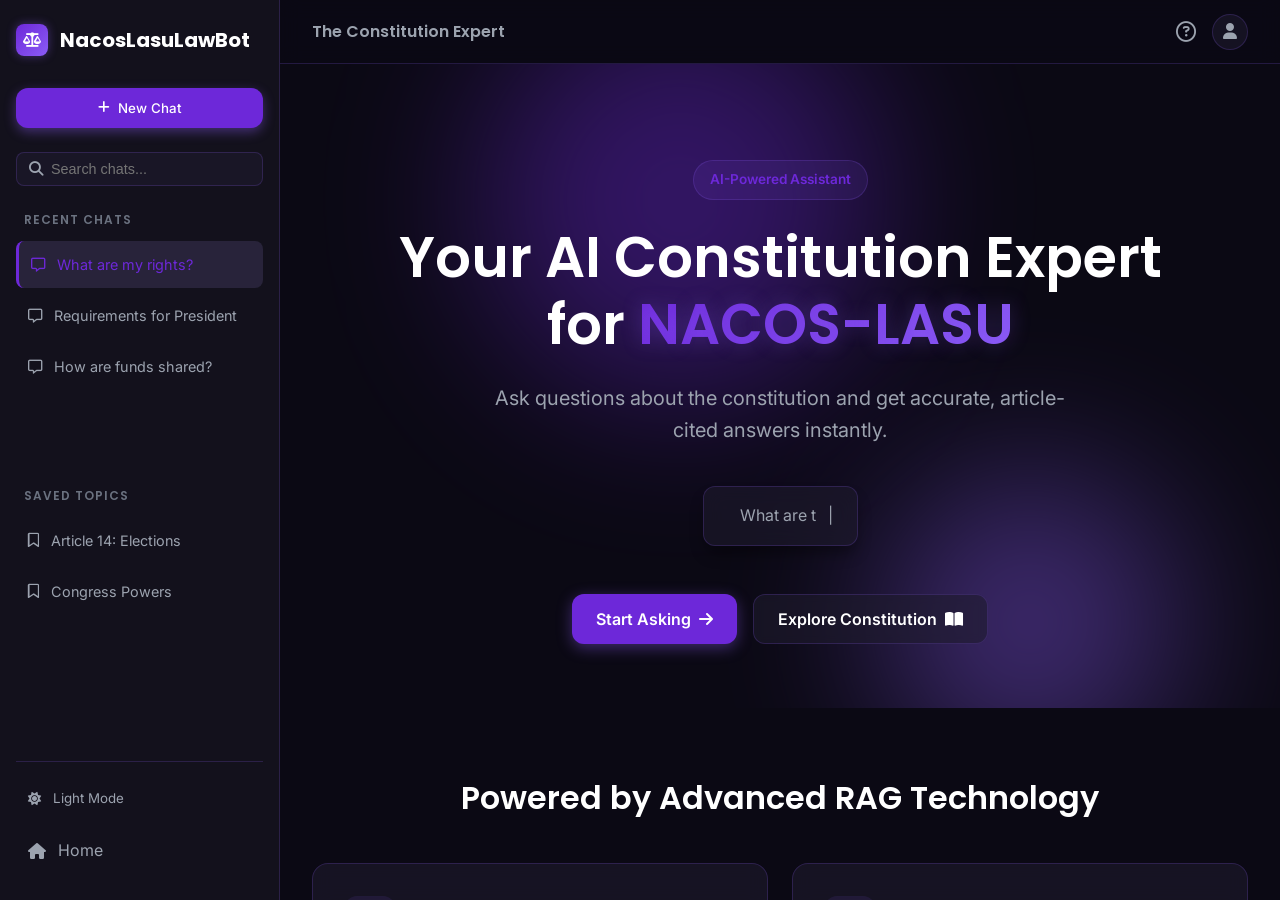
==== index.html @ 7a00ee72 "commit new for login/sign up" ====
<!DOCTYPE html>
<html lang="en">

<head>
    <meta charset="UTF-8">
    <meta name="viewport" content="width=device-width, initial-scale=1.0">
    <title>NacosLasuLawBot — The Constitution Expert</title>

    <!-- Google Fonts -->
    <link rel="preconnect" href="https://fonts.googleapis.com">
    <link rel="preconnect" href="https://fonts.gstatic.com" crossorigin>
    <link
        href="https://fonts.googleapis.com/css2?family=Inter:wght@300;400;500;600&family=Poppins:wght@400;500;600;700&display=swap"
        rel="stylesheet">

    <!-- FontAwesome for Icons -->
    <link rel="stylesheet" href="https://cdnjs.cloudflare.com/ajax/libs/font-awesome/6.4.0/css/all.min.css">

    <!-- CSS -->
    <link rel="stylesheet" href="css/styles.css">
</head>

<body class="dark-mode"> <!-- Default to dark mode for premium feel -->
    <div class="app-container">

        <!-- Sidebar -->
        <aside class="sidebar" id="sidebar">
            <div class="sidebar-header">
                <div class="logo">
                    <div class="logo-icon"><i class="fa-solid fa-scale-balanced"></i></div>
                    <span class="logo-text">NacosLasuLawBot</span>
                </div>
                <button class="close-sidebar-btn" id="closeSidebarBtn">
                    <i class="fa-solid fa-xmark"></i>
                </button>
            </div>

            <button class="new-chat-btn" id="newChatBtn">
                <i class="fa-solid fa-plus"></i> New Chat
            </button>

            <div class="search-chats">
                <i class="fa-solid fa-search"></i>
                <input type="text" placeholder="Search chats...">
            </div>

            <div class="sidebar-section">
                <h3>Recent Chats</h3>
                <ul class="chat-history">
                    <li class="chat-item active"><i class="fa-regular fa-message"></i> What are my rights?</li>
                    <li class="chat-item"><i class="fa-regular fa-message"></i> Requirements for President</li>
                    <li class="chat-item"><i class="fa-regular fa-message"></i> How are funds shared?</li>
                </ul>
            </div>

            <div class="sidebar-section">
                <h3>Saved Topics</h3>
                <ul class="saved-topics">
                    <li class="topic-item"><i class="fa-regular fa-bookmark"></i> Article 14: Elections</li>
                    <li class="topic-item"><i class="fa-regular fa-bookmark"></i> Congress Powers</li>
                </ul>
            </div>

            <div class="sidebar-footer">
                <button class="theme-toggle" id="themeToggleBtn">
                    <i class="fa-solid fa-sun"></i> Light Mode
                </button>
                <a href="#" class="nav-link" id="navHomeBtn"><i class="fa-solid fa-house"></i> Home</a>
            </div>
        </aside>

        <!-- Main Content -->
        <main class="main-content">
            <!-- Topbar -->
            <header class="topbar">
                <button class="menu-btn" id="menuBtn">
                    <i class="fa-solid fa-bars"></i>
                </button>
                <div class="topbar-title">The Constitution Expert</div>
                <div class="topbar-actions">
                    <button class="action-btn" title="Information"><i
                            class="fa-regular fa-circle-question"></i></button>
                    <div class="user-avatar">
                        <a href="auth.html"><i class="fa-solid fa-user"></i></a>
                    </div>
                </div>
            </header>

            <!-- Views Container -->
            <div class="views-container">

                <!-- Landing View -->
                <div id="landing-view" class="view active">

                    <!-- Hero Section -->
                    <section class="hero">
                        <div class="hero-background">
                            <div class="glow-blob purple"></div>
                            <div class="glow-blob indigo"></div>
                        </div>
                        <div class="hero-content">
                            <div class="hero-badge">AI-Powered Assistant</div>
                            <h1 class="hero-title">Your AI Constitution Expert for <span
                                    class="highlight">NACOS-LASU</span></h1>
                            <p class="hero-subtitle">Ask questions about the constitution and get accurate,
                                article-cited answers instantly.</p>

                            <div class="typing-demo-container">
                                <i class="fa-solid fa-sparkles"></i>
                                <span id="hero-typing-text">What are the rights of a member under Article
                                    12?</span><span class="cursor">|</span>
                            </div>

                            <div class="hero-cta">
                                <button class="btn btn-primary" id="startAskingBtn">Start Asking <i
                                        class="fa-solid fa-arrow-right"></i></button>
                                <button class="btn btn-secondary" id="exploreBtn">Explore Constitution <i
                                        class="fa-solid fa-book-open"></i></button>
                            </div>
                        </div>
                    </section>

                    <!-- Feature Showcase -->
                    <section class="features-section">
                        <h2 class="section-title">Powered by Advanced RAG Technology</h2>
                        <div class="features-grid">
                            <div class="feature-card">
                                <div class="feature-icon"><i class="fa-solid fa-file-pdf"></i></div>
                                <h3>PDF Analysis</h3>
                                <p>Deep semantic understanding of the entire NACOS-LASU constitution document.</p>
                            </div>
                            <div class="feature-card">
                                <div class="feature-icon"><i class="fa-solid fa-quote-left"></i></div>
                                <h3>Article Citation Engine</h3>
                                <p>Every answer is backed by exact article and section citations for verification.</p>
                            </div>
                            <div class="feature-card">
                                <div class="feature-icon"><i class="fa-solid fa-scale-unbalanced"></i></div>
                                <h3>Standing Orders</h3>
                                <p>Integrated intelligence encompassing parliamentary procedures and standing orders.
                                </p>
                            </div>
                        </div>
                    </section>

                    <!-- Know Your Rights -->
                    <section class="quick-links-section">
                        <h2 class="section-title">Know Your Rights</h2>
                        <div class="quick-links-grid" id="quickLinksGrid">
                            <!-- Cards generated by JS -->
                        </div>
                    </section>

                    <!-- Constitution Explorer -->
                    <section class="explorer-section" id="explorerSection">
                        <h2 class="section-title">Constitution Explorer</h2>
                        <div class="explorer-container">
                            <div class="explorer-header">
                                <div class="search-bar">
                                    <i class="fa-solid fa-search"></i>
                                    <input type="text" placeholder="Search articles, keywords, topics...">
                                </div>
                                <div class="filter-tags">
                                    <span class="tag active">All</span>
                                    <span class="tag">Rights</span>
                                    <span class="tag">Elections</span>
                                    <span class="tag">Finance</span>
                                </div>
                            </div>
                            <div class="explorer-content" id="explorerContent">
                                <!-- Accordions generated by JS -->
                            </div>
                        </div>
                    </section>

                    <!-- Footer -->
                    <footer>
                        <div class="footer-content">
                            <div class="footer-logo">
                                <i class="fa-solid fa-scale-balanced"></i> NacosLasuLawBot
                            </div>
                            <div class="footer-links">
                                <a href="#">Terms</a>
                                <a href="#">Privacy</a>
                                <a href="#">Resources</a>
                            </div>
                        </div>
                        <div class="footer-bottom">
                            <p>&copy; 2026 NACOS-LASU. Powered by AI + RAG.</p>
                        </div>
                    </footer>
                </div>

                <!-- Chat View -->
                <div id="chat-view" class="view">
                    <div class="chat-messages-container" id="chatMessages">
                        <!-- Welcome State -->
                        <div class="chat-welcome">
                            <div class="ai-orb">
                                <div class="orb-core"></div>
                            </div>
                            <h2>How can I help you understand the constitution today?</h2>
                            <div class="suggested-prompts" id="suggestedPrompts">
                                <!-- Suggested prompts generated by JS -->
                            </div>
                        </div>

                        <!-- Messages will be appended here -->
                    </div>

                    <div class="chat-input-wrapper">
                        <div class="chat-input-container">
                            <button class="input-action-btn" title="Attach Document (Mock)"><i
                                    class="fa-solid fa-paperclip"></i></button>
                            <textarea id="chatInput" placeholder="Ask me anything about the constitution..."
                                rows="1"></textarea>
                            <button class="input-action-btn voice-btn" title="Voice Input"><i
                                    class="fa-solid fa-microphone"></i></button>
                            <button class="send-btn" id="sendBtn" disabled><i
                                    class="fa-solid fa-paper-plane"></i></button>
                        </div>
                        <div class="input-footer">
                            <span class="shortcut-hint">Press <strong>Enter</strong> to send,
                                <strong>Shift+Enter</strong> for new line</span>
                            <span class="disclaimer">NacosLasuLawBot can make mistakes. Verify important legal
                                information.</span>
                        </div>
                    </div>
                </div>

            </div>
        </main>
    </div>

    <!-- Scripts -->
    <script src="js/dummyData.js"></script>
    <script src="js/app.js"></script>
</body>

</html>
---- css/styles.css ----
/* CSS Variables & Theming */
:root {
    /* Fonts */
    --font-heading: 'Poppins', sans-serif;
    --font-body: 'Inter', sans-serif;
    
    /* Transition */
    --transition-fast: 0.2s ease;
    --transition-normal: 0.3s ease;
    --transition-slow: 0.5s ease;
    
    /* Base Colors (Dark Theme Default) */
    --primary: #6D28D9; /* Lighter Purple for better visibility in dark mode */
    --primary-hover: #5B21B6; /* Deep Royal Purple */
    --secondary: #8B5CF6; /* Lavender/Indigo */
    --accent: #C4B5FD;
    
    --bg-main: #0B0914; /* Dark purple-black */
    --bg-surface: rgba(30, 27, 46, 0.6); /* Glassmorphism surface */
    --bg-surface-hover: rgba(45, 40, 65, 0.8);
    --bg-sidebar: #13111C;
    
    --text-primary: #FFFFFF;
    --text-secondary: #9CA3AF;
    --text-muted: #6B7280;
    
    --border-color: rgba(139, 92, 246, 0.2);
    --border-highlight: rgba(139, 92, 246, 0.5);
    
    --glow-primary: rgba(139, 92, 246, 0.4);
    --glow-secondary: rgba(99, 102, 241, 0.3);
    
    --shadow-sm: 0 4px 6px -1px rgba(0, 0, 0, 0.3);
    --shadow-md: 0 10px 15px -3px rgba(0, 0, 0, 0.4);
    --shadow-glow: 0 0 20px var(--glow-primary);
}

/* Light Theme overrides */
body.light-mode {
    --primary: #5B21B6; /* Deep Royal Purple */
    --primary-hover: #4C1D95;
    --secondary: #7C3AED;
    --accent: #8B5CF6;
    
    --bg-main: #F3F4F6; /* Soft gray/white */
    --bg-main-gradient: linear-gradient(135deg, #F3F4F6 0%, #E0E7FF 100%);
    --bg-surface: rgba(255, 255, 255, 0.8);
    --bg-surface-hover: rgba(255, 255, 255, 1);
    --bg-sidebar: #FFFFFF;
    
    --text-primary: #111827;
    --text-secondary: #4B5563;
    --text-muted: #9CA3AF;
    
    --border-color: rgba(139, 92, 246, 0.15);
    --border-highlight: rgba(139, 92, 246, 0.4);
    
    --glow-primary: rgba(139, 92, 246, 0.2);
    
    --shadow-sm: 0 4px 6px -1px rgba(0, 0, 0, 0.05);
    --shadow-md: 0 10px 15px -3px rgba(0, 0, 0, 0.1);
    --shadow-glow: 0 10px 25px -5px var(--glow-primary);
}

/* Reset & Global */
* {
    margin: 0;
    padding: 0;
    box-sizing: border-box;
}

body {
    font-family: var(--font-body);
    background-color: var(--bg-main);
    color: var(--text-primary);
    line-height: 1.6;
    overflow-x: hidden;
    transition: background-color var(--transition-normal), color var(--transition-normal);
}

body.light-mode {
    background: var(--bg-main-gradient);
}

h1, h2, h3, h4, h5, h6 {
    font-family: var(--font-heading);
    font-weight: 600;
}

a {
    text-decoration: none;
    color: inherit;
}

button {
    font-family: inherit;
    cursor: pointer;
    border: none;
    background: none;
    color: inherit;
    outline: none;
}

ul {
    list-style: none;
}

/* Scrollbar */
::-webkit-scrollbar {
    width: 6px;
    height: 6px;
}
::-webkit-scrollbar-track {
    background: transparent;
}
::-webkit-scrollbar-thumb {
    background: var(--border-color);
    border-radius: 10px;
}
::-webkit-scrollbar-thumb:hover {
    background: var(--primary);
}

/* Layout */
.app-container {
    display: flex;
    height: 100vh;
    width: 100vw;
    overflow: hidden;
}

/* Sidebar */
.sidebar {
    width: 280px;
    background-color: var(--bg-sidebar);
    border-right: 1px solid var(--border-color);
    display: flex;
    flex-direction: column;
    padding: 1.5rem 1rem;
    transition: transform var(--transition-normal);
    z-index: 100;
}

.sidebar-header {
    display: flex;
    justify-content: space-between;
    align-items: center;
    margin-bottom: 2rem;
}

.logo {
    display: flex;
    align-items: center;
    gap: 0.75rem;
    font-family: var(--font-heading);
    font-weight: 700;
    font-size: 1.25rem;
}

.logo-icon {
    width: 32px;
    height: 32px;
    background: linear-gradient(135deg, var(--primary), var(--secondary));
    border-radius: 8px;
    display: flex;
    align-items: center;
    justify-content: center;
    color: white;
    font-size: 0.9rem;
    box-shadow: 0 0 10px var(--glow-primary);
}

.close-sidebar-btn {
    display: none;
    font-size: 1.25rem;
    color: var(--text-secondary);
}

.new-chat-btn {
    background-color: var(--primary);
    color: white;
    padding: 0.75rem 1rem;
    border-radius: 12px;
    display: flex;
    align-items: center;
    justify-content: center;
    gap: 0.5rem;
    font-weight: 500;
    margin-bottom: 1.5rem;
    transition: var(--transition-fast);
    box-shadow: 0 4px 12px var(--glow-primary);
}

.new-chat-btn:hover {
    background-color: var(--primary-hover);
    transform: translateY(-2px);
    box-shadow: 0 6px 16px var(--glow-primary);
}

.search-chats {
    display: flex;
    align-items: center;
    background-color: var(--bg-surface);
    border: 1px solid var(--border-color);
    border-radius: 8px;
    padding: 0.5rem 0.75rem;
    margin-bottom: 1.5rem;
}

.search-chats i {
    color: var(--text-secondary);
    margin-right: 0.5rem;
    font-size: 0.9rem;
}

.search-chats input {
    background: none;
    border: none;
    color: var(--text-primary);
    width: 100%;
    outline: none;
    font-size: 0.9rem;
}

.sidebar-section {
    margin-bottom: 2rem;
    flex: 1;
    overflow-y: auto;
}

.sidebar-section h3 {
    font-size: 0.75rem;
    text-transform: uppercase;
    letter-spacing: 1px;
    color: var(--text-muted);
    margin-bottom: 0.75rem;
    padding-left: 0.5rem;
}

.chat-item, .topic-item {
    padding: 0.75rem;
    border-radius: 8px;
    display: flex;
    align-items: center;
    gap: 0.75rem;
    color: var(--text-secondary);
    cursor: pointer;
    transition: var(--transition-fast);
    font-size: 0.9rem;
    white-space: nowrap;
    overflow: hidden;
    text-overflow: ellipsis;
    margin-bottom: 0.25rem;
}

.chat-item:hover, .topic-item:hover {
    background-color: var(--bg-surface);
    color: var(--text-primary);
}

.chat-item.active {
    background-color: var(--bg-surface-hover);
    color: var(--primary);
    border-left: 3px solid var(--primary);
}

.sidebar-footer {
    margin-top: auto;
    border-top: 1px solid var(--border-color);
    padding-top: 1rem;
    display: flex;
    flex-direction: column;
    gap: 0.5rem;
}

.theme-toggle, .nav-link {
    display: flex;
    align-items: center;
    gap: 0.75rem;
    padding: 0.75rem;
    color: var(--text-secondary);
    border-radius: 8px;
    transition: var(--transition-fast);
}

.theme-toggle:hover, .nav-link:hover {
    background-color: var(--bg-surface);
    color: var(--text-primary);
}

/* Main Content */
.main-content {
    flex: 1;
    display: flex;
    flex-direction: column;
    position: relative;
}

/* Topbar */
.topbar {
    height: 64px;
    display: flex;
    align-items: center;
    justify-content: space-between;
    padding: 0 2rem;
    border-bottom: 1px solid var(--border-color);
    background-color: rgba(11, 9, 20, 0.8);
    backdrop-filter: blur(10px);
    -webkit-backdrop-filter: blur(10px);
    z-index: 50;
}

body.light-mode .topbar {
    background-color: rgba(255, 255, 255, 0.8);
}

.menu-btn {
    display: none;
    font-size: 1.25rem;
    color: var(--text-primary);
}

.topbar-title {
    font-family: var(--font-heading);
    font-weight: 600;
    color: var(--text-secondary);
}

.topbar-actions {
    display: flex;
    align-items: center;
    gap: 1rem;
}

.action-btn {
    color: var(--text-secondary);
    font-size: 1.25rem;
    transition: var(--transition-fast);
}

.action-btn:hover {
    color: var(--primary);
}

.user-avatar {
    width: 36px;
    height: 36px;
    border-radius: 50%;
    background: var(--bg-surface);
    display: flex;
    align-items: center;
    justify-content: center;
    color: var(--text-secondary);
    border: 1px solid var(--border-color);
    cursor: pointer;
}

/* Views Container */
.views-container {
    flex: 1;
    overflow-y: auto;
    overflow-x: hidden;
    position: relative;
}

.view {
    display: none;
    min-height: 100%;
}

.view.active {
    display: flex;
    flex-direction: column;
}

/* Landing View specific spacing */
#landing-view {
    scroll-behavior: smooth;
}

/* Hero Section */
.hero {
    position: relative;
    padding: 6rem 2rem 4rem;
    text-align: center;
    display: flex;
    flex-direction: column;
    align-items: center;
    justify-content: center;
    min-height: 70vh;
}

.hero-background {
    position: absolute;
    top: 0;
    left: 0;
    width: 100%;
    height: 100%;
    overflow: hidden;
    z-index: -1;
}

.glow-blob {
    position: absolute;
    border-radius: 50%;
    filter: blur(80px);
    opacity: 0.4;
    animation: float 10s infinite alternate ease-in-out;
}

.glow-blob.purple {
    top: -10%;
    left: 20%;
    width: 400px;
    height: 400px;
    background: var(--primary);
}

.glow-blob.indigo {
    bottom: -10%;
    right: 10%;
    width: 300px;
    height: 300px;
    background: var(--secondary);
    animation-delay: -5s;
}

body.light-mode .glow-blob {
    opacity: 0.2;
}

.hero-content {
    max-width: 800px;
    z-index: 1;
}

.hero-badge {
    display: inline-block;
    padding: 0.5rem 1rem;
    border-radius: 20px;
    background: rgba(139, 92, 246, 0.1);
    border: 1px solid var(--border-color);
    color: var(--primary);
    font-size: 0.85rem;
    font-weight: 600;
    margin-bottom: 1.5rem;
}

.hero-title {
    font-size: 3.5rem;
    line-height: 1.2;
    margin-bottom: 1.5rem;
}

.hero-title .highlight {
    background: linear-gradient(135deg, var(--primary), var(--secondary));
    -webkit-background-clip: text;
    -webkit-text-fill-color: transparent;
    text-shadow: 0 0 20px rgba(139, 92, 246, 0.3);
}

.hero-subtitle {
    font-size: 1.25rem;
    color: var(--text-secondary);
    margin-bottom: 2.5rem;
    max-width: 600px;
    margin-left: auto;
    margin-right: auto;
}

.typing-demo-container {
    background: var(--bg-surface);
    backdrop-filter: blur(10px);
    -webkit-backdrop-filter: blur(10px);
    border: 1px solid var(--border-color);
    padding: 1rem 1.5rem;
    border-radius: 12px;
    display: inline-flex;
    align-items: center;
    gap: 0.75rem;
    margin-bottom: 3rem;
    box-shadow: var(--shadow-md);
    color: var(--text-secondary);
}

.typing-demo-container i {
    color: var(--primary);
}

.cursor {
    animation: blink 1s infinite;
}

.hero-cta {
    display: flex;
    gap: 1rem;
    justify-content: center;
}

.btn {
    padding: 0.875rem 1.5rem;
    border-radius: 12px;
    font-weight: 600;
    font-size: 1rem;
    display: flex;
    align-items: center;
    gap: 0.5rem;
    transition: var(--transition-fast);
}

.btn-primary {
    background: var(--primary);
    color: white;
    box-shadow: 0 4px 15px var(--glow-primary);
}

.btn-primary:hover {
    background: var(--primary-hover);
    transform: translateY(-2px);
    box-shadow: 0 6px 20px var(--glow-primary);
}

.btn-secondary {
    background: var(--bg-surface);
    border: 1px solid var(--border-color);
    color: var(--text-primary);
    backdrop-filter: blur(5px);
}

.btn-secondary:hover {
    background: var(--bg-surface-hover);
    border-color: var(--border-highlight);
    transform: translateY(-2px);
}

/* Sections Common */
section {
    padding: 4rem 2rem;
    max-width: 1200px;
    margin: 0 auto;
    width: 100%;
}

.section-title {
    font-size: 2rem;
    margin-bottom: 2.5rem;
    text-align: center;
}

/* Features Showcase */
.features-grid {
    display: grid;
    grid-template-columns: repeat(auto-fit, minmax(300px, 1fr));
    gap: 1.5rem;
}

.feature-card {
    background: var(--bg-surface);
    border: 1px solid var(--border-color);
    border-radius: 16px;
    padding: 2rem;
    transition: var(--transition-normal);
    backdrop-filter: blur(10px);
}

.feature-card:hover {
    transform: translateY(-5px);
    border-color: var(--border-highlight);
    box-shadow: var(--shadow-glow);
}

.feature-icon {
    width: 50px;
    height: 50px;
    background: rgba(139, 92, 246, 0.1);
    color: var(--primary);
    border-radius: 12px;
    display: flex;
    align-items: center;
    justify-content: center;
    font-size: 1.5rem;
    margin-bottom: 1.5rem;
}

.feature-card h3 {
    font-size: 1.25rem;
    margin-bottom: 1rem;
}

.feature-card p {
    color: var(--text-secondary);
    font-size: 0.95rem;
}

/* Quick Links / Know Your Rights */
.quick-links-grid {
    display: grid;
    grid-template-columns: repeat(auto-fit, minmax(300px, 1fr));
    gap: 1.5rem;
}

.quick-link-card {
    background: var(--bg-surface);
    border: 1px solid var(--border-color);
    border-radius: 16px;
    padding: 1.5rem;
    cursor: pointer;
    transition: var(--transition-normal);
    display: flex;
    align-items: flex-start;
    gap: 1rem;
    position: relative;
    overflow: hidden;
}

.quick-link-card::before {
    content: '';
    position: absolute;
    top: 0;
    left: 0;
    width: 4px;
    height: 100%;
    background: var(--primary);
    opacity: 0;
    transition: var(--transition-fast);
}

.quick-link-card:hover {
    transform: translateY(-3px);
    background: var(--bg-surface-hover);
    box-shadow: var(--shadow-md);
}

.quick-link-card:hover::before {
    opacity: 1;
}

.quick-link-icon {
    font-size: 1.5rem;
    color: var(--secondary);
    margin-top: 0.25rem;
}

.quick-link-content h4 {
    font-size: 1.1rem;
    margin-bottom: 0.5rem;
}

.quick-link-content p {
    font-size: 0.85rem;
    color: var(--text-secondary);
}

/* Constitution Explorer */
.explorer-container {
    background: var(--bg-surface);
    border: 1px solid var(--border-color);
    border-radius: 16px;
    overflow: hidden;
    backdrop-filter: blur(10px);
}

.explorer-header {
    padding: 1.5rem;
    border-bottom: 1px solid var(--border-color);
}

.search-bar {
    display: flex;
    align-items: center;
    background: rgba(0, 0, 0, 0.2);
    border: 1px solid var(--border-color);
    border-radius: 8px;
    padding: 0.75rem 1rem;
    margin-bottom: 1rem;
}

body.light-mode .search-bar {
    background: rgba(255, 255, 255, 0.5);
}

.search-bar i {
    color: var(--text-secondary);
    margin-right: 0.75rem;
}

.search-bar input {
    background: none;
    border: none;
    width: 100%;
    color: var(--text-primary);
    outline: none;
    font-size: 1rem;
}

.filter-tags {
    display: flex;
    gap: 0.5rem;
    flex-wrap: wrap;
}

.tag {
    padding: 0.4rem 1rem;
    border-radius: 20px;
    background: rgba(255, 255, 255, 0.05);
    border: 1px solid var(--border-color);
    font-size: 0.85rem;
    cursor: pointer;
    transition: var(--transition-fast);
}

body.light-mode .tag {
    background: rgba(0, 0, 0, 0.05);
}

.tag:hover {
    background: rgba(139, 92, 246, 0.2);
}

.tag.active {
    background: var(--primary);
    color: white;
    border-color: var(--primary);
}

.explorer-content {
    max-height: 500px;
    overflow-y: auto;
    padding: 1rem;
}

.article-accordion {
    border: 1px solid var(--border-color);
    border-radius: 8px;
    margin-bottom: 0.5rem;
    background: rgba(255, 255, 255, 0.02);
}

.accordion-header {
    padding: 1rem;
    display: flex;
    justify-content: space-between;
    align-items: center;
    cursor: pointer;
    font-weight: 500;
}

.accordion-header:hover {
    background: rgba(255, 255, 255, 0.05);
}

.accordion-content {
    padding: 0 1rem;
    max-height: 0;
    overflow: hidden;
    transition: max-height 0.3s ease-out, padding 0.3s ease;
    color: var(--text-secondary);
    font-size: 0.95rem;
    border-top: 1px solid transparent;
}

.article-accordion.open .accordion-content {
    padding: 1rem;
    max-height: 500px;
    border-top-color: var(--border-color);
}

.article-accordion.open .accordion-header i {
    transform: rotate(180deg);
}

.accordion-header i {
    transition: transform 0.3s ease;
}

/* Footer */
footer {
    border-top: 1px solid var(--border-color);
    padding: 3rem 2rem 1rem;
    margin-top: 4rem;
}

.footer-content {
    display: flex;
    justify-content: space-between;
    align-items: center;
    max-width: 1200px;
    margin: 0 auto 2rem;
    flex-wrap: wrap;
    gap: 1rem;
}

.footer-logo {
    font-family: var(--font-heading);
    font-weight: 600;
    font-size: 1.2rem;
    display: flex;
    align-items: center;
    gap: 0.5rem;
}

.footer-logo i {
    color: var(--primary);
}

.footer-links {
    display: flex;
    gap: 1.5rem;
}

.footer-links a {
    color: var(--text-secondary);
    font-size: 0.9rem;
    transition: var(--transition-fast);
}

.footer-links a:hover {
    color: var(--primary);
}

.footer-bottom {
    text-align: center;
    color: var(--text-muted);
    font-size: 0.85rem;
    padding-top: 1rem;
    border-top: 1px solid rgba(255, 255, 255, 0.05);
}

body.light-mode .footer-bottom {
    border-top: 1px solid rgba(0, 0, 0, 0.05);
}

/* Chat View */
#chat-view {
    position: relative;
    height: calc(100vh - 64px); /* Subtract topbar height */
    max-width: 900px;
    margin: 0 auto;
    width: 100%;
}

.chat-messages-container {
    flex: 1;
    overflow-y: auto;
    padding: 2rem;
    scroll-behavior: smooth;
    display: flex;
    flex-direction: column;
    gap: 1.5rem;
    padding-bottom: 120px; /* Space for input */
}

/* Welcome State */
.chat-welcome {
    display: flex;
    flex-direction: column;
    align-items: center;
    justify-content: center;
    height: 100%;
    min-height: 50vh;
    text-align: center;
    animation: fadeIn 0.5s ease;
}

.ai-orb {
    width: 80px;
    height: 80px;
    border-radius: 50%;
    background: radial-gradient(circle, var(--accent) 0%, var(--primary) 50%, transparent 100%);
    position: relative;
    margin-bottom: 2rem;
    box-shadow: 0 0 30px var(--glow-primary);
    animation: pulse 3s infinite alternate ease-in-out;
}

.orb-core {
    position: absolute;
    top: 50%;
    left: 50%;
    transform: translate(-50%, -50%);
    width: 40px;
    height: 40px;
    background: white;
    border-radius: 50%;
    filter: blur(5px);
    opacity: 0.8;
}

.chat-welcome h2 {
    font-size: 1.75rem;
    margin-bottom: 2rem;
    max-width: 500px;
}

.suggested-prompts {
    display: flex;
    flex-wrap: wrap;
    gap: 1rem;
    justify-content: center;
    max-width: 600px;
}

.prompt-pill {
    padding: 0.75rem 1.25rem;
    background: var(--bg-surface);
    border: 1px solid var(--border-color);
    border-radius: 20px;
    font-size: 0.9rem;
    cursor: pointer;
    transition: var(--transition-fast);
    backdrop-filter: blur(5px);
}

.prompt-pill:hover {
    background: var(--bg-surface-hover);
    border-color: var(--primary);
    transform: translateY(-2px);
    color: var(--primary);
}

/* Message Bubbles */
.message {
    display: flex;
    gap: 1rem;
    max-width: 85%;
    animation: slideUp 0.3s ease forwards;
}

.message.user {
    align-self: flex-end;
    flex-direction: row-reverse;
}

.message.ai {
    align-self: flex-start;
}

.avatar {
    width: 36px;
    height: 36px;
    border-radius: 8px;
    display: flex;
    align-items: center;
    justify-content: center;
    flex-shrink: 0;
}

.message.user .avatar {
    background: var(--bg-surface);
    border: 1px solid var(--border-color);
    color: var(--text-secondary);
}

.message.ai .avatar {
    background: linear-gradient(135deg, var(--primary), var(--secondary));
    color: white;
    box-shadow: 0 0 10px var(--glow-primary);
}

.message-content {
    background: var(--bg-surface);
    padding: 1rem 1.25rem;
    border-radius: 16px;
    border: 1px solid var(--border-color);
    font-size: 0.95rem;
    line-height: 1.6;
}

.message.user .message-content {
    background: rgba(139, 92, 246, 0.1);
    border-color: rgba(139, 92, 246, 0.3);
    border-top-right-radius: 4px;
}

body.light-mode .message.user .message-content {
    background: rgba(139, 92, 246, 0.05);
}

.message.ai .message-content {
    border-top-left-radius: 4px;
    backdrop-filter: blur(10px);
    box-shadow: var(--shadow-sm);
}

/* Citations inside message */
.citation-card {
    margin-top: 1rem;
    background: rgba(0, 0, 0, 0.2);
    border-left: 3px solid var(--primary);
    padding: 0.75rem 1rem;
    border-radius: 0 8px 8px 0;
    font-size: 0.85rem;
}

body.light-mode .citation-card {
    background: rgba(255, 255, 255, 0.5);
}

.citation-card-header {
    display: flex;
    align-items: center;
    gap: 0.5rem;
    color: var(--primary);
    font-weight: 600;
    margin-bottom: 0.5rem;
}

.citation-card-content {
    color: var(--text-secondary);
    font-style: italic;
}

.message-actions {
    display: flex;
    gap: 0.5rem;
    margin-top: 0.5rem;
    opacity: 0;
    transition: opacity 0.2s ease;
}

.message.ai:hover .message-actions {
    opacity: 1;
}

.msg-action-btn {
    color: var(--text-muted);
    font-size: 0.85rem;
    cursor: pointer;
}

.msg-action-btn:hover {
    color: var(--primary);
}

/* Typing Indicator */
.typing-indicator {
    display: flex;
    gap: 4px;
    padding: 0.5rem 0;
}

.typing-dot {
    width: 6px;
    height: 6px;
    background-color: var(--text-secondary);
    border-radius: 50%;
    animation: typing 1.4s infinite ease-in-out both;
}

.typing-dot:nth-child(1) { animation-delay: -0.32s; }
.typing-dot:nth-child(2) { animation-delay: -0.16s; }
.typing-dot:nth-child(3) { animation-delay: 0s; }

/* Chat Input Area */
.chat-input-wrapper {
    position: absolute;
    bottom: 0;
    left: 0;
    width: 100%;
    padding: 1rem 2rem 1.5rem;
    background: linear-gradient(to top, var(--bg-main) 80%, transparent);
}

.chat-input-container {
    display: flex;
    align-items: flex-end;
    background: var(--bg-surface);
    border: 1px solid var(--border-color);
    border-radius: 16px;
    padding: 0.75rem 1rem;
    box-shadow: var(--shadow-md);
    backdrop-filter: blur(15px);
    transition: border-color var(--transition-fast);
}

.chat-input-container:focus-within {
    border-color: var(--primary);
    box-shadow: var(--shadow-glow);
}

#chatInput {
    flex: 1;
    background: none;
    border: none;
    color: var(--text-primary);
    font-family: var(--font-body);
    font-size: 1rem;
    resize: none;
    max-height: 150px;
    outline: none;
    padding: 0.25rem 0.5rem;
    line-height: 1.5;
}

.input-action-btn {
    color: var(--text-muted);
    font-size: 1.25rem;
    padding: 0.25rem 0.5rem;
    transition: var(--transition-fast);
}

.input-action-btn:hover {
    color: var(--primary);
}

.send-btn {
    background: var(--primary);
    color: white;
    width: 36px;
    height: 36px;
    border-radius: 10px;
    display: flex;
    align-items: center;
    justify-content: center;
    margin-left: 0.5rem;
    transition: var(--transition-fast);
}

.send-btn:not(:disabled):hover {
    background: var(--primary-hover);
    transform: translateY(-2px);
    box-shadow: 0 4px 10px var(--glow-primary);
}

.send-btn:disabled {
    background: var(--bg-surface);
    color: var(--text-muted);
    cursor: not-allowed;
}

.input-footer {
    display: flex;
    justify-content: space-between;
    padding: 0.5rem 1rem 0;
    font-size: 0.75rem;
    color: var(--text-muted);
}

/* Animations */
@keyframes float {
    0% { transform: translateY(0) scale(1); }
    50% { transform: translateY(-20px) scale(1.05); }
    100% { transform: translateY(0) scale(1); }
}

@keyframes pulse {
    0% { transform: scale(0.95); box-shadow: 0 0 20px var(--glow-primary); }
    100% { transform: scale(1.05); box-shadow: 0 0 40px var(--glow-primary), 0 0 20px var(--glow-secondary); }
}

@keyframes blink {
    0%, 100% { opacity: 1; }
    50% { opacity: 0; }
}

@keyframes typing {
    0%, 80%, 100% { transform: scale(0); opacity: 0.5; }
    40% { transform: scale(1); opacity: 1; }
}

@keyframes slideUp {
    from { opacity: 0; transform: translateY(20px); }
    to { opacity: 1; transform: translateY(0); }
}

@keyframes fadeIn {
    from { opacity: 0; }
    to { opacity: 1; }
}

/* Responsive Design */
@media (max-width: 1024px) {
    .hero-title {
        font-size: 3rem;
    }
}

@media (max-width: 768px) {
    .sidebar {
        position: fixed;
        left: 0;
        top: 0;
        height: 100%;
        transform: translateX(-100%);
        box-shadow: 20px 0 30px rgba(0, 0, 0, 0.5);
    }
    
    .sidebar.open {
        transform: translateX(0);
    }
    
    .close-sidebar-btn {
        display: block;
    }
    
    .menu-btn {
        display: block;
    }
    
    .topbar {
        padding: 0 1rem;
    }
    
    .hero-title {
        font-size: 2.25rem;
    }
    
    .hero-subtitle {
        font-size: 1rem;
    }
    
    .hero-cta {
        flex-direction: column;
    }
    
    .chat-messages-container {
        padding: 1rem;
    }
    
    .message {
        max-width: 95%;
    }
    
    .chat-input-wrapper {
        padding: 1rem;
    }
    
    .input-footer {
        flex-direction: column;
        align-items: center;
        gap: 0.25rem;
        text-align: center;
    }
    .shortcut-hint {
        display: none;
    }
}
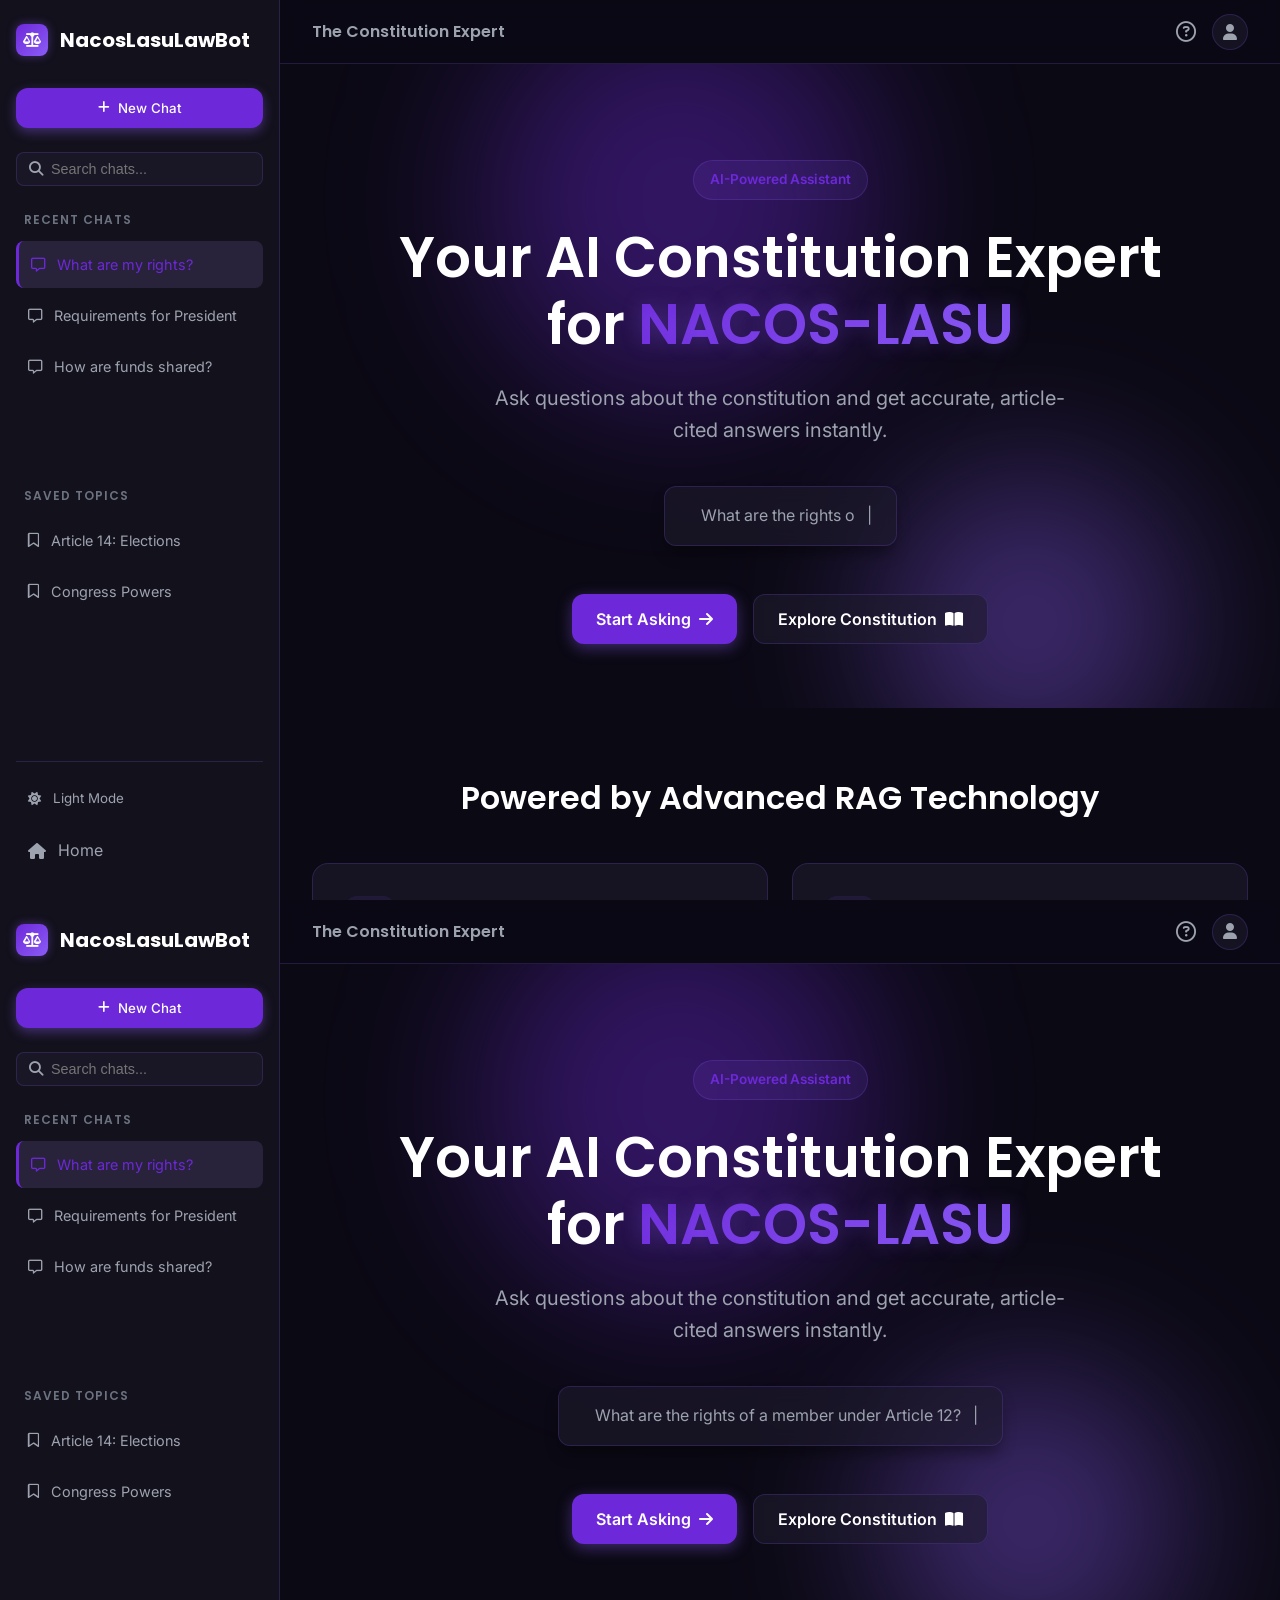
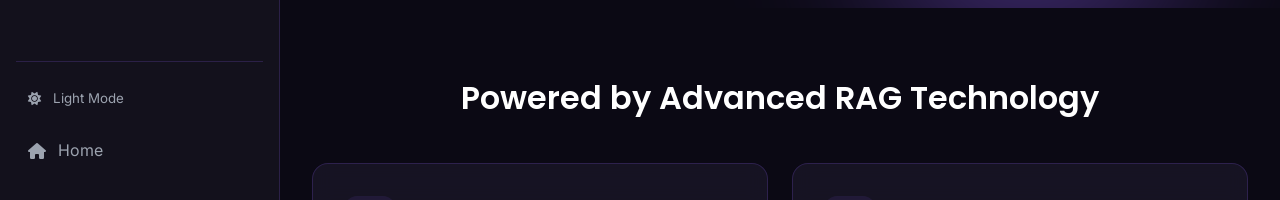
==== commit c7c04e00: "Merge branch 'main' of https://github.com/RAMDEV-code/Nacos-Hackathon-project" ====
--- a/index.html
+++ b/index.html
@@ -1,28 +1,24 @@
 <!DOCTYPE html>
 <html lang="en">
-
 <head>
     <meta charset="UTF-8">
     <meta name="viewport" content="width=device-width, initial-scale=1.0">
     <title>NacosLasuLawBot — The Constitution Expert</title>
-
+    
     <!-- Google Fonts -->
     <link rel="preconnect" href="https://fonts.googleapis.com">
     <link rel="preconnect" href="https://fonts.gstatic.com" crossorigin>
-    <link
-        href="https://fonts.googleapis.com/css2?family=Inter:wght@300;400;500;600&family=Poppins:wght@400;500;600;700&display=swap"
-        rel="stylesheet">
-
+    <link href="https://fonts.googleapis.com/css2?family=Inter:wght@300;400;500;600&family=Poppins:wght@400;500;600;700&display=swap" rel="stylesheet">
+    
     <!-- FontAwesome for Icons -->
     <link rel="stylesheet" href="https://cdnjs.cloudflare.com/ajax/libs/font-awesome/6.4.0/css/all.min.css">
-
+    
     <!-- CSS -->
     <link rel="stylesheet" href="css/styles.css">
 </head>
-
 <body class="dark-mode"> <!-- Default to dark mode for premium feel -->
     <div class="app-container">
-
+        
         <!-- Sidebar -->
         <aside class="sidebar" id="sidebar">
             <div class="sidebar-header">
@@ -34,16 +30,16 @@
                     <i class="fa-solid fa-xmark"></i>
                 </button>
             </div>
-
+            
             <button class="new-chat-btn" id="newChatBtn">
                 <i class="fa-solid fa-plus"></i> New Chat
             </button>
-
+            
             <div class="search-chats">
                 <i class="fa-solid fa-search"></i>
                 <input type="text" placeholder="Search chats...">
             </div>
-
+            
             <div class="sidebar-section">
                 <h3>Recent Chats</h3>
                 <ul class="chat-history">
@@ -60,7 +56,7 @@
                     <li class="topic-item"><i class="fa-regular fa-bookmark"></i> Congress Powers</li>
                 </ul>
             </div>
-
+            
             <div class="sidebar-footer">
                 <button class="theme-toggle" id="themeToggleBtn">
                     <i class="fa-solid fa-sun"></i> Light Mode
@@ -78,20 +74,19 @@
                 </button>
                 <div class="topbar-title">The Constitution Expert</div>
                 <div class="topbar-actions">
-                    <button class="action-btn" title="Information"><i
-                            class="fa-regular fa-circle-question"></i></button>
+                    <button class="action-btn" title="Information"><i class="fa-regular fa-circle-question"></i></button>
                     <div class="user-avatar">
-                        <a href="auth.html"><i class="fa-solid fa-user"></i></a>
+                        <i class="fa-solid fa-user"></i>
                     </div>
                 </div>
             </header>
 
             <!-- Views Container -->
             <div class="views-container">
-
+                
                 <!-- Landing View -->
                 <div id="landing-view" class="view active">
-
+                    
                     <!-- Hero Section -->
                     <section class="hero">
                         <div class="hero-background">
@@ -100,22 +95,17 @@
                         </div>
                         <div class="hero-content">
                             <div class="hero-badge">AI-Powered Assistant</div>
-                            <h1 class="hero-title">Your AI Constitution Expert for <span
-                                    class="highlight">NACOS-LASU</span></h1>
-                            <p class="hero-subtitle">Ask questions about the constitution and get accurate,
-                                article-cited answers instantly.</p>
-
+                            <h1 class="hero-title">Your AI Constitution Expert for <span class="highlight">NACOS-LASU</span></h1>
+                            <p class="hero-subtitle">Ask questions about the constitution and get accurate, article-cited answers instantly.</p>
+                            
                             <div class="typing-demo-container">
                                 <i class="fa-solid fa-sparkles"></i>
-                                <span id="hero-typing-text">What are the rights of a member under Article
-                                    12?</span><span class="cursor">|</span>
+                                <span id="hero-typing-text">What are the rights of a member under Article 12?</span><span class="cursor">|</span>
                             </div>
 
                             <div class="hero-cta">
-                                <button class="btn btn-primary" id="startAskingBtn">Start Asking <i
-                                        class="fa-solid fa-arrow-right"></i></button>
-                                <button class="btn btn-secondary" id="exploreBtn">Explore Constitution <i
-                                        class="fa-solid fa-book-open"></i></button>
+                                <button class="btn btn-primary" id="startAskingBtn">Start Asking <i class="fa-solid fa-arrow-right"></i></button>
+                                <button class="btn btn-secondary" id="exploreBtn">Explore Constitution <i class="fa-solid fa-book-open"></i></button>
                             </div>
                         </div>
                     </section>
@@ -137,8 +127,7 @@
                             <div class="feature-card">
                                 <div class="feature-icon"><i class="fa-solid fa-scale-unbalanced"></i></div>
                                 <h3>Standing Orders</h3>
-                                <p>Integrated intelligence encompassing parliamentary procedures and standing orders.
-                                </p>
+                                <p>Integrated intelligence encompassing parliamentary procedures and standing orders.</p>
                             </div>
                         </div>
                     </section>
@@ -204,6 +193,240 @@
                                 <!-- Suggested prompts generated by JS -->
                             </div>
                         </div>
+                        
+                        <!-- Messages will be appended here -->
+                    </div>
+                    
+                    <div class="chat-input-wrapper">
+                        <div class="chat-input-container">
+                            <button class="input-action-btn" title="Attach Document (Mock)"><i class="fa-solid fa-paperclip"></i></button>
+                            <textarea id="chatInput" placeholder="Ask me anything about the constitution..." rows="1"></textarea>
+                            <button class="input-action-btn voice-btn" title="Voice Input"><i class="fa-solid fa-microphone"></i></button>
+                            <button class="send-btn" id="sendBtn" disabled><i class="fa-solid fa-paper-plane"></i></button>
+                        </div>
+                        <div class="input-footer">
+                            <span class="shortcut-hint">Press <strong>Enter</strong> to send, <strong>Shift+Enter</strong> for new line</span>
+                            <span class="disclaimer">NacosLasuLawBot can make mistakes. Verify important legal information.</span>
+                        </div>
+                    </div>
+                </div>
+
+            </div>
+        </main>
+    </div>
+
+    <!-- Scripts -->
+    <script src="js/dummyData.js"></script>
+    <script src="js/app.js"></script>
+</body>
+</html>
+
+<!DOCTYPE html>
+<html lang="en">
+
+<head>
+    <meta charset="UTF-8">
+    <meta name="viewport" content="width=device-width, initial-scale=1.0">
+    <title>NacosLasuLawBot — The Constitution Expert</title>
+
+    <!-- Google Fonts -->
+    <link rel="preconnect" href="https://fonts.googleapis.com">
+    <link rel="preconnect" href="https://fonts.gstatic.com" crossorigin>
+    <link
+        href="https://fonts.googleapis.com/css2?family=Inter:wght@300;400;500;600&family=Poppins:wght@400;500;600;700&display=swap"
+        rel="stylesheet">
+
+    <!-- FontAwesome for Icons -->
+    <link rel="stylesheet" href="https://cdnjs.cloudflare.com/ajax/libs/font-awesome/6.4.0/css/all.min.css">
+
+    <!-- CSS -->
+    <link rel="stylesheet" href="css/styles.css">
+</head>
+
+<body class="dark-mode"> <!-- Default to dark mode for premium feel -->
+    <div class="app-container">
+
+        <!-- Sidebar -->
+        <aside class="sidebar" id="sidebar">
+            <div class="sidebar-header">
+                <div class="logo">
+                    <div class="logo-icon"><i class="fa-solid fa-scale-balanced"></i></div>
+                    <span class="logo-text">NacosLasuLawBot</span>
+                </div>
+                <button class="close-sidebar-btn" id="closeSidebarBtn">
+                    <i class="fa-solid fa-xmark"></i>
+                </button>
+            </div>
+
+            <button class="new-chat-btn" id="newChatBtn">
+                <i class="fa-solid fa-plus"></i> New Chat
+            </button>
+
+            <div class="search-chats">
+                <i class="fa-solid fa-search"></i>
+                <input type="text" placeholder="Search chats...">
+            </div>
+
+            <div class="sidebar-section">
+                <h3>Recent Chats</h3>
+                <ul class="chat-history">
+                    <li class="chat-item active"><i class="fa-regular fa-message"></i> What are my rights?</li>
+                    <li class="chat-item"><i class="fa-regular fa-message"></i> Requirements for President</li>
+                    <li class="chat-item"><i class="fa-regular fa-message"></i> How are funds shared?</li>
+                </ul>
+            </div>
+
+            <div class="sidebar-section">
+                <h3>Saved Topics</h3>
+                <ul class="saved-topics">
+                    <li class="topic-item"><i class="fa-regular fa-bookmark"></i> Article 14: Elections</li>
+                    <li class="topic-item"><i class="fa-regular fa-bookmark"></i> Congress Powers</li>
+                </ul>
+            </div>
+
+            <div class="sidebar-footer">
+                <button class="theme-toggle" id="themeToggleBtn">
+                    <i class="fa-solid fa-sun"></i> Light Mode
+                </button>
+                <a href="#" class="nav-link" id="navHomeBtn"><i class="fa-solid fa-house"></i> Home</a>
+            </div>
+        </aside>
+
+        <!-- Main Content -->
+        <main class="main-content">
+            <!-- Topbar -->
+            <header class="topbar">
+                <button class="menu-btn" id="menuBtn">
+                    <i class="fa-solid fa-bars"></i>
+                </button>
+                <div class="topbar-title">The Constitution Expert</div>
+                <div class="topbar-actions">
+                    <button class="action-btn" title="Information"><i
+                            class="fa-regular fa-circle-question"></i></button>
+                    <div class="user-avatar">
+                        <a href="auth.html"><i class="fa-solid fa-user"></i></a>
+                    </div>
+                </div>
+            </header>
+
+            <!-- Views Container -->
+            <div class="views-container">
+
+                <!-- Landing View -->
+                <div id="landing-view" class="view active">
+
+                    <!-- Hero Section -->
+                    <section class="hero">
+                        <div class="hero-background">
+                            <div class="glow-blob purple"></div>
+                            <div class="glow-blob indigo"></div>
+                        </div>
+                        <div class="hero-content">
+                            <div class="hero-badge">AI-Powered Assistant</div>
+                            <h1 class="hero-title">Your AI Constitution Expert for <span
+                                    class="highlight">NACOS-LASU</span></h1>
+                            <p class="hero-subtitle">Ask questions about the constitution and get accurate,
+                                article-cited answers instantly.</p>
+
+                            <div class="typing-demo-container">
+                                <i class="fa-solid fa-sparkles"></i>
+                                <span id="hero-typing-text">What are the rights of a member under Article
+                                    12?</span><span class="cursor">|</span>
+                            </div>
+
+                            <div class="hero-cta">
+                                <button class="btn btn-primary" id="startAskingBtn">Start Asking <i
+                                        class="fa-solid fa-arrow-right"></i></button>
+                                <button class="btn btn-secondary" id="exploreBtn">Explore Constitution <i
+                                        class="fa-solid fa-book-open"></i></button>
+                            </div>
+                        </div>
+                    </section>
+
+                    <!-- Feature Showcase -->
+                    <section class="features-section">
+                        <h2 class="section-title">Powered by Advanced RAG Technology</h2>
+                        <div class="features-grid">
+                            <div class="feature-card">
+                                <div class="feature-icon"><i class="fa-solid fa-file-pdf"></i></div>
+                                <h3>PDF Analysis</h3>
+                                <p>Deep semantic understanding of the entire NACOS-LASU constitution document.</p>
+                            </div>
+                            <div class="feature-card">
+                                <div class="feature-icon"><i class="fa-solid fa-quote-left"></i></div>
+                                <h3>Article Citation Engine</h3>
+                                <p>Every answer is backed by exact article and section citations for verification.</p>
+                            </div>
+                            <div class="feature-card">
+                                <div class="feature-icon"><i class="fa-solid fa-scale-unbalanced"></i></div>
+                                <h3>Standing Orders</h3>
+                                <p>Integrated intelligence encompassing parliamentary procedures and standing orders.
+                                </p>
+                            </div>
+                        </div>
+                    </section>
+
+                    <!-- Know Your Rights -->
+                    <section class="quick-links-section">
+                        <h2 class="section-title">Know Your Rights</h2>
+                        <div class="quick-links-grid" id="quickLinksGrid">
+                            <!-- Cards generated by JS -->
+                        </div>
+                    </section>
+
+                    <!-- Constitution Explorer -->
+                    <section class="explorer-section" id="explorerSection">
+                        <h2 class="section-title">Constitution Explorer</h2>
+                        <div class="explorer-container">
+                            <div class="explorer-header">
+                                <div class="search-bar">
+                                    <i class="fa-solid fa-search"></i>
+                                    <input type="text" placeholder="Search articles, keywords, topics...">
+                                </div>
+                                <div class="filter-tags">
+                                    <span class="tag active">All</span>
+                                    <span class="tag">Rights</span>
+                                    <span class="tag">Elections</span>
+                                    <span class="tag">Finance</span>
+                                </div>
+                            </div>
+                            <div class="explorer-content" id="explorerContent">
+                                <!-- Accordions generated by JS -->
+                            </div>
+                        </div>
+                    </section>
+
+                    <!-- Footer -->
+                    <footer>
+                        <div class="footer-content">
+                            <div class="footer-logo">
+                                <i class="fa-solid fa-scale-balanced"></i> NacosLasuLawBot
+                            </div>
+                            <div class="footer-links">
+                                <a href="#">Terms</a>
+                                <a href="#">Privacy</a>
+                                <a href="#">Resources</a>
+                            </div>
+                        </div>
+                        <div class="footer-bottom">
+                            <p>&copy; 2026 NACOS-LASU. Powered by AI + RAG.</p>
+                        </div>
+                    </footer>
+                </div>
+
+                <!-- Chat View -->
+                <div id="chat-view" class="view">
+                    <div class="chat-messages-container" id="chatMessages">
+                        <!-- Welcome State -->
+                        <div class="chat-welcome">
+                            <div class="ai-orb">
+                                <div class="orb-core"></div>
+                            </div>
+                            <h2>How can I help you understand the constitution today?</h2>
+                            <div class="suggested-prompts" id="suggestedPrompts">
+                                <!-- Suggested prompts generated by JS -->
+                            </div>
+                        </div>
 
                         <!-- Messages will be appended here -->
                     </div>
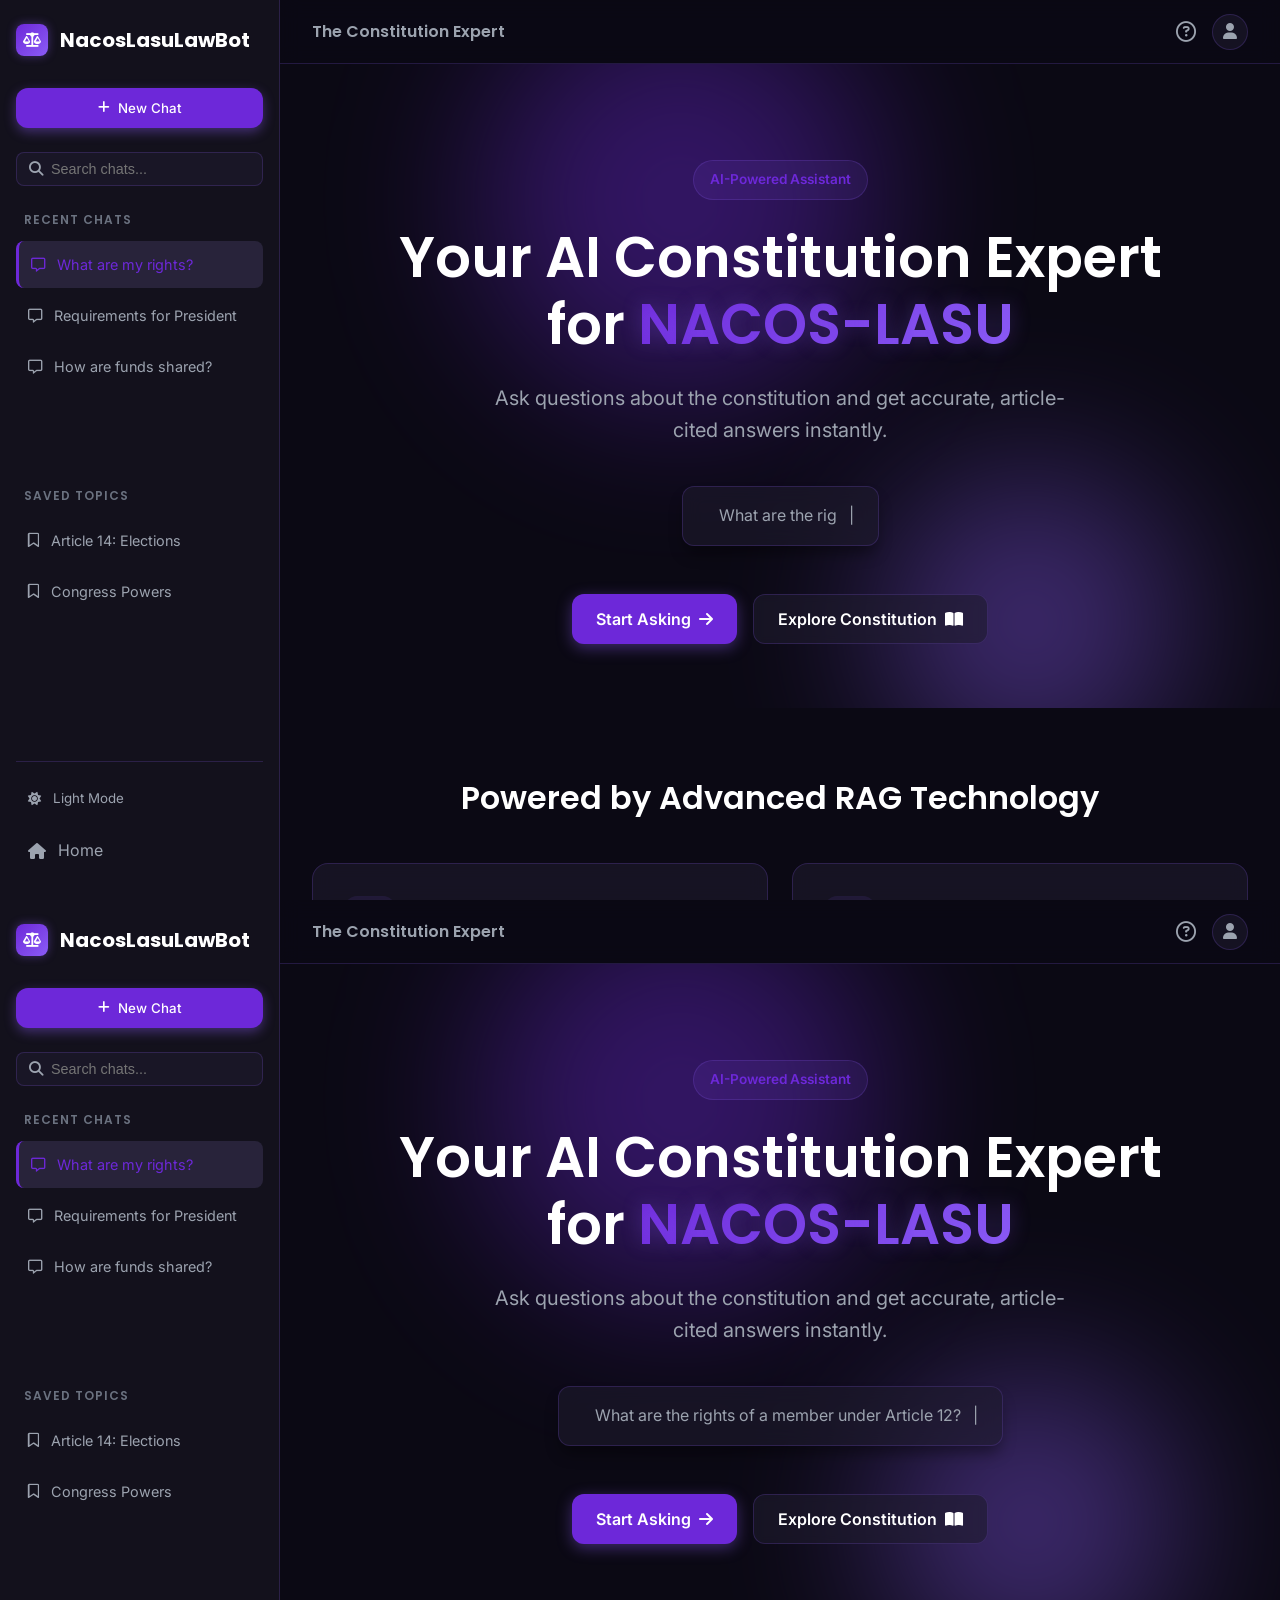
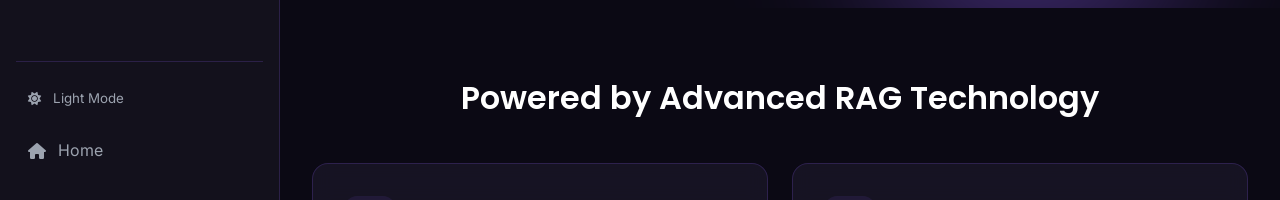
==== commit ae0653d2: "updated" ====
--- a/index.html
+++ b/index.html
@@ -1,24 +1,28 @@
 <!DOCTYPE html>
 <html lang="en">
+
 <head>
     <meta charset="UTF-8">
     <meta name="viewport" content="width=device-width, initial-scale=1.0">
     <title>NacosLasuLawBot — The Constitution Expert</title>
-    
+
     <!-- Google Fonts -->
     <link rel="preconnect" href="https://fonts.googleapis.com">
     <link rel="preconnect" href="https://fonts.gstatic.com" crossorigin>
-    <link href="https://fonts.googleapis.com/css2?family=Inter:wght@300;400;500;600&family=Poppins:wght@400;500;600;700&display=swap" rel="stylesheet">
-    
+    <link
+        href="https://fonts.googleapis.com/css2?family=Inter:wght@300;400;500;600&family=Poppins:wght@400;500;600;700&display=swap"
+        rel="stylesheet">
+
     <!-- FontAwesome for Icons -->
     <link rel="stylesheet" href="https://cdnjs.cloudflare.com/ajax/libs/font-awesome/6.4.0/css/all.min.css">
-    
+
     <!-- CSS -->
     <link rel="stylesheet" href="css/styles.css">
 </head>
+
 <body class="dark-mode"> <!-- Default to dark mode for premium feel -->
     <div class="app-container">
-        
+
         <!-- Sidebar -->
         <aside class="sidebar" id="sidebar">
             <div class="sidebar-header">
@@ -30,16 +34,16 @@
                     <i class="fa-solid fa-xmark"></i>
                 </button>
             </div>
-            
+
             <button class="new-chat-btn" id="newChatBtn">
                 <i class="fa-solid fa-plus"></i> New Chat
             </button>
-            
+
             <div class="search-chats">
                 <i class="fa-solid fa-search"></i>
                 <input type="text" placeholder="Search chats...">
             </div>
-            
+
             <div class="sidebar-section">
                 <h3>Recent Chats</h3>
                 <ul class="chat-history">
@@ -56,7 +60,7 @@
                     <li class="topic-item"><i class="fa-regular fa-bookmark"></i> Congress Powers</li>
                 </ul>
             </div>
-            
+
             <div class="sidebar-footer">
                 <button class="theme-toggle" id="themeToggleBtn">
                     <i class="fa-solid fa-sun"></i> Light Mode
@@ -74,19 +78,20 @@
                 </button>
                 <div class="topbar-title">The Constitution Expert</div>
                 <div class="topbar-actions">
-                    <button class="action-btn" title="Information"><i class="fa-regular fa-circle-question"></i></button>
+                    <button class="action-btn" title="Information"><i
+                            class="fa-regular fa-circle-question"></i></button>
                     <div class="user-avatar">
-                        <i class="fa-solid fa-user"></i>
+                        <a href="auth.html"><i class="fa-solid fa-user"></i></a>
                     </div>
                 </div>
             </header>
 
             <!-- Views Container -->
             <div class="views-container">
-                
+
                 <!-- Landing View -->
                 <div id="landing-view" class="view active">
-                    
+
                     <!-- Hero Section -->
                     <section class="hero">
                         <div class="hero-background">
@@ -95,17 +100,22 @@
                         </div>
                         <div class="hero-content">
                             <div class="hero-badge">AI-Powered Assistant</div>
-                            <h1 class="hero-title">Your AI Constitution Expert for <span class="highlight">NACOS-LASU</span></h1>
-                            <p class="hero-subtitle">Ask questions about the constitution and get accurate, article-cited answers instantly.</p>
-                            
+                            <h1 class="hero-title">Your AI Constitution Expert for <span
+                                    class="highlight">NACOS-LASU</span></h1>
+                            <p class="hero-subtitle">Ask questions about the constitution and get accurate,
+                                article-cited answers instantly.</p>
+
                             <div class="typing-demo-container">
                                 <i class="fa-solid fa-sparkles"></i>
-                                <span id="hero-typing-text">What are the rights of a member under Article 12?</span><span class="cursor">|</span>
+                                <span id="hero-typing-text">What are the rights of a member under Article
+                                    12?</span><span class="cursor">|</span>
                             </div>
 
                             <div class="hero-cta">
-                                <button class="btn btn-primary" id="startAskingBtn">Start Asking <i class="fa-solid fa-arrow-right"></i></button>
-                                <button class="btn btn-secondary" id="exploreBtn">Explore Constitution <i class="fa-solid fa-book-open"></i></button>
+                                <button class="btn btn-primary" id="startAskingBtn">Start Asking <i
+                                        class="fa-solid fa-arrow-right"></i></button>
+                                <button class="btn btn-secondary" id="exploreBtn">Explore Constitution <i
+                                        class="fa-solid fa-book-open"></i></button>
                             </div>
                         </div>
                     </section>
@@ -127,7 +137,8 @@
                             <div class="feature-card">
                                 <div class="feature-icon"><i class="fa-solid fa-scale-unbalanced"></i></div>
                                 <h3>Standing Orders</h3>
-                                <p>Integrated intelligence encompassing parliamentary procedures and standing orders.</p>
+                                <p>Integrated intelligence encompassing parliamentary procedures and standing orders.
+                                </p>
                             </div>
                         </div>
                     </section>
@@ -193,20 +204,26 @@
                                 <!-- Suggested prompts generated by JS -->
                             </div>
                         </div>
-                        
+
                         <!-- Messages will be appended here -->
                     </div>
-                    
+
                     <div class="chat-input-wrapper">
                         <div class="chat-input-container">
-                            <button class="input-action-btn" title="Attach Document (Mock)"><i class="fa-solid fa-paperclip"></i></button>
-                            <textarea id="chatInput" placeholder="Ask me anything about the constitution..." rows="1"></textarea>
-                            <button class="input-action-btn voice-btn" title="Voice Input"><i class="fa-solid fa-microphone"></i></button>
-                            <button class="send-btn" id="sendBtn" disabled><i class="fa-solid fa-paper-plane"></i></button>
+                            <button class="input-action-btn" title="Attach Document (Mock)"><i
+                                    class="fa-solid fa-paperclip"></i></button>
+                            <textarea id="chatInput" placeholder="Ask me anything about the constitution..."
+                                rows="1"></textarea>
+                            <button class="input-action-btn voice-btn" title="Voice Input"><i
+                                    class="fa-solid fa-microphone"></i></button>
+                            <button class="send-btn" id="sendBtn" disabled><i
+                                    class="fa-solid fa-paper-plane"></i></button>
                         </div>
                         <div class="input-footer">
-                            <span class="shortcut-hint">Press <strong>Enter</strong> to send, <strong>Shift+Enter</strong> for new line</span>
-                            <span class="disclaimer">NacosLasuLawBot can make mistakes. Verify important legal information.</span>
+                            <span class="shortcut-hint">Press <strong>Enter</strong> to send,
+                                <strong>Shift+Enter</strong> for new line</span>
+                            <span class="disclaimer">NacosLasuLawBot can make mistakes. Verify important legal
+                                information.</span>
                         </div>
                     </div>
                 </div>
@@ -219,6 +236,7 @@
     <script src="js/dummyData.js"></script>
     <script src="js/app.js"></script>
 </body>
+
 </html>
 
 <!DOCTYPE html>
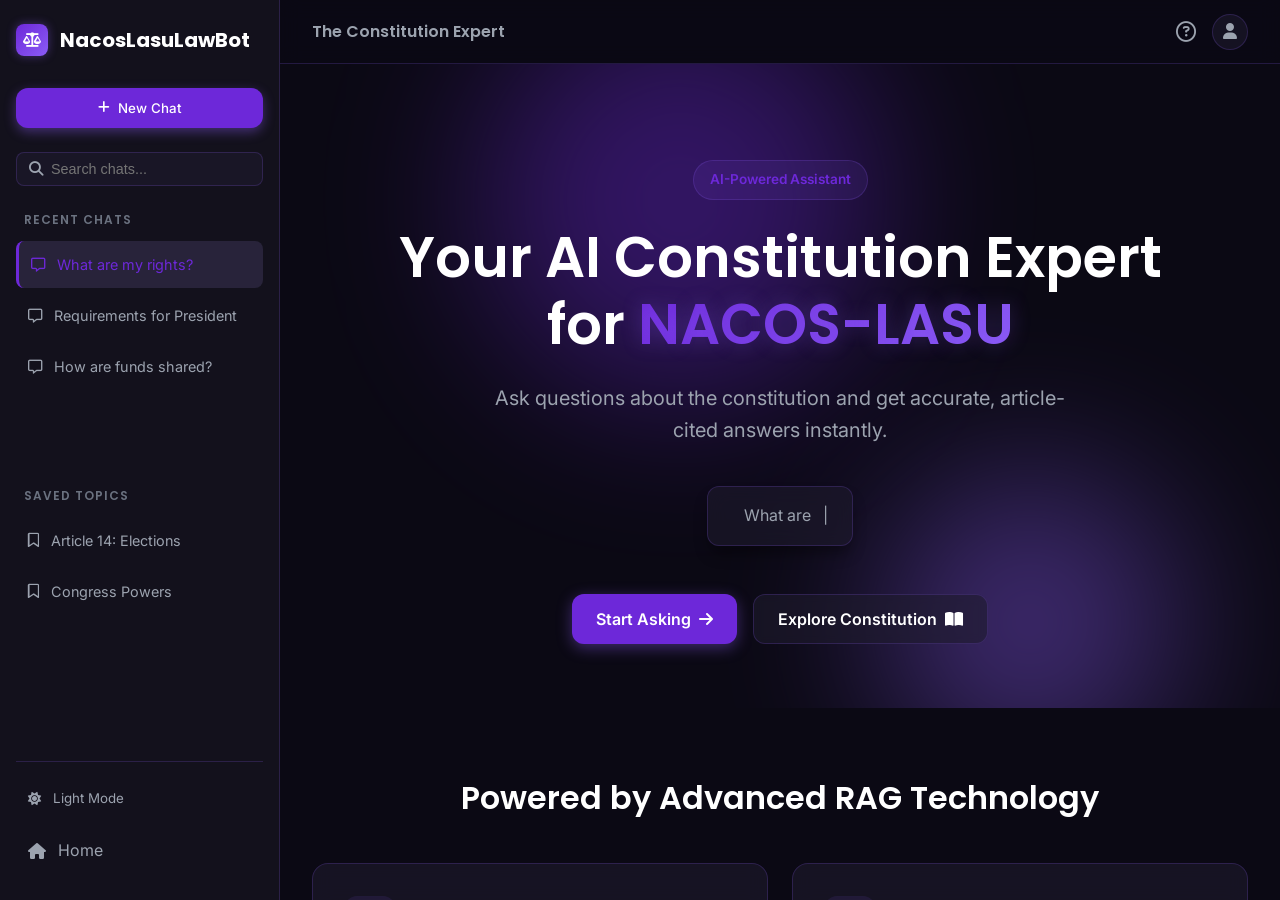
==== commit 8c36b428: "updated" ====
--- a/index.html
+++ b/index.html
@@ -237,245 +237,4 @@
     <script src="js/app.js"></script>
 </body>
 
-</html>
-
-<!DOCTYPE html>
-<html lang="en">
-
-<head>
-    <meta charset="UTF-8">
-    <meta name="viewport" content="width=device-width, initial-scale=1.0">
-    <title>NacosLasuLawBot — The Constitution Expert</title>
-
-    <!-- Google Fonts -->
-    <link rel="preconnect" href="https://fonts.googleapis.com">
-    <link rel="preconnect" href="https://fonts.gstatic.com" crossorigin>
-    <link
-        href="https://fonts.googleapis.com/css2?family=Inter:wght@300;400;500;600&family=Poppins:wght@400;500;600;700&display=swap"
-        rel="stylesheet">
-
-    <!-- FontAwesome for Icons -->
-    <link rel="stylesheet" href="https://cdnjs.cloudflare.com/ajax/libs/font-awesome/6.4.0/css/all.min.css">
-
-    <!-- CSS -->
-    <link rel="stylesheet" href="css/styles.css">
-</head>
-
-<body class="dark-mode"> <!-- Default to dark mode for premium feel -->
-    <div class="app-container">
-
-        <!-- Sidebar -->
-        <aside class="sidebar" id="sidebar">
-            <div class="sidebar-header">
-                <div class="logo">
-                    <div class="logo-icon"><i class="fa-solid fa-scale-balanced"></i></div>
-                    <span class="logo-text">NacosLasuLawBot</span>
-                </div>
-                <button class="close-sidebar-btn" id="closeSidebarBtn">
-                    <i class="fa-solid fa-xmark"></i>
-                </button>
-            </div>
-
-            <button class="new-chat-btn" id="newChatBtn">
-                <i class="fa-solid fa-plus"></i> New Chat
-            </button>
-
-            <div class="search-chats">
-                <i class="fa-solid fa-search"></i>
-                <input type="text" placeholder="Search chats...">
-            </div>
-
-            <div class="sidebar-section">
-                <h3>Recent Chats</h3>
-                <ul class="chat-history">
-                    <li class="chat-item active"><i class="fa-regular fa-message"></i> What are my rights?</li>
-                    <li class="chat-item"><i class="fa-regular fa-message"></i> Requirements for President</li>
-                    <li class="chat-item"><i class="fa-regular fa-message"></i> How are funds shared?</li>
-                </ul>
-            </div>
-
-            <div class="sidebar-section">
-                <h3>Saved Topics</h3>
-                <ul class="saved-topics">
-                    <li class="topic-item"><i class="fa-regular fa-bookmark"></i> Article 14: Elections</li>
-                    <li class="topic-item"><i class="fa-regular fa-bookmark"></i> Congress Powers</li>
-                </ul>
-            </div>
-
-            <div class="sidebar-footer">
-                <button class="theme-toggle" id="themeToggleBtn">
-                    <i class="fa-solid fa-sun"></i> Light Mode
-                </button>
-                <a href="#" class="nav-link" id="navHomeBtn"><i class="fa-solid fa-house"></i> Home</a>
-            </div>
-        </aside>
-
-        <!-- Main Content -->
-        <main class="main-content">
-            <!-- Topbar -->
-            <header class="topbar">
-                <button class="menu-btn" id="menuBtn">
-                    <i class="fa-solid fa-bars"></i>
-                </button>
-                <div class="topbar-title">The Constitution Expert</div>
-                <div class="topbar-actions">
-                    <button class="action-btn" title="Information"><i
-                            class="fa-regular fa-circle-question"></i></button>
-                    <div class="user-avatar">
-                        <a href="auth.html"><i class="fa-solid fa-user"></i></a>
-                    </div>
-                </div>
-            </header>
-
-            <!-- Views Container -->
-            <div class="views-container">
-
-                <!-- Landing View -->
-                <div id="landing-view" class="view active">
-
-                    <!-- Hero Section -->
-                    <section class="hero">
-                        <div class="hero-background">
-                            <div class="glow-blob purple"></div>
-                            <div class="glow-blob indigo"></div>
-                        </div>
-                        <div class="hero-content">
-                            <div class="hero-badge">AI-Powered Assistant</div>
-                            <h1 class="hero-title">Your AI Constitution Expert for <span
-                                    class="highlight">NACOS-LASU</span></h1>
-                            <p class="hero-subtitle">Ask questions about the constitution and get accurate,
-                                article-cited answers instantly.</p>
-
-                            <div class="typing-demo-container">
-                                <i class="fa-solid fa-sparkles"></i>
-                                <span id="hero-typing-text">What are the rights of a member under Article
-                                    12?</span><span class="cursor">|</span>
-                            </div>
-
-                            <div class="hero-cta">
-                                <button class="btn btn-primary" id="startAskingBtn">Start Asking <i
-                                        class="fa-solid fa-arrow-right"></i></button>
-                                <button class="btn btn-secondary" id="exploreBtn">Explore Constitution <i
-                                        class="fa-solid fa-book-open"></i></button>
-                            </div>
-                        </div>
-                    </section>
-
-                    <!-- Feature Showcase -->
-                    <section class="features-section">
-                        <h2 class="section-title">Powered by Advanced RAG Technology</h2>
-                        <div class="features-grid">
-                            <div class="feature-card">
-                                <div class="feature-icon"><i class="fa-solid fa-file-pdf"></i></div>
-                                <h3>PDF Analysis</h3>
-                                <p>Deep semantic understanding of the entire NACOS-LASU constitution document.</p>
-                            </div>
-                            <div class="feature-card">
-                                <div class="feature-icon"><i class="fa-solid fa-quote-left"></i></div>
-                                <h3>Article Citation Engine</h3>
-                                <p>Every answer is backed by exact article and section citations for verification.</p>
-                            </div>
-                            <div class="feature-card">
-                                <div class="feature-icon"><i class="fa-solid fa-scale-unbalanced"></i></div>
-                                <h3>Standing Orders</h3>
-                                <p>Integrated intelligence encompassing parliamentary procedures and standing orders.
-                                </p>
-                            </div>
-                        </div>
-                    </section>
-
-                    <!-- Know Your Rights -->
-                    <section class="quick-links-section">
-                        <h2 class="section-title">Know Your Rights</h2>
-                        <div class="quick-links-grid" id="quickLinksGrid">
-                            <!-- Cards generated by JS -->
-                        </div>
-                    </section>
-
-                    <!-- Constitution Explorer -->
-                    <section class="explorer-section" id="explorerSection">
-                        <h2 class="section-title">Constitution Explorer</h2>
-                        <div class="explorer-container">
-                            <div class="explorer-header">
-                                <div class="search-bar">
-                                    <i class="fa-solid fa-search"></i>
-                                    <input type="text" placeholder="Search articles, keywords, topics...">
-                                </div>
-                                <div class="filter-tags">
-                                    <span class="tag active">All</span>
-                                    <span class="tag">Rights</span>
-                                    <span class="tag">Elections</span>
-                                    <span class="tag">Finance</span>
-                                </div>
-                            </div>
-                            <div class="explorer-content" id="explorerContent">
-                                <!-- Accordions generated by JS -->
-                            </div>
-                        </div>
-                    </section>
-
-                    <!-- Footer -->
-                    <footer>
-                        <div class="footer-content">
-                            <div class="footer-logo">
-                                <i class="fa-solid fa-scale-balanced"></i> NacosLasuLawBot
-                            </div>
-                            <div class="footer-links">
-                                <a href="#">Terms</a>
-                                <a href="#">Privacy</a>
-                                <a href="#">Resources</a>
-                            </div>
-                        </div>
-                        <div class="footer-bottom">
-                            <p>&copy; 2026 NACOS-LASU. Powered by AI + RAG.</p>
-                        </div>
-                    </footer>
-                </div>
-
-                <!-- Chat View -->
-                <div id="chat-view" class="view">
-                    <div class="chat-messages-container" id="chatMessages">
-                        <!-- Welcome State -->
-                        <div class="chat-welcome">
-                            <div class="ai-orb">
-                                <div class="orb-core"></div>
-                            </div>
-                            <h2>How can I help you understand the constitution today?</h2>
-                            <div class="suggested-prompts" id="suggestedPrompts">
-                                <!-- Suggested prompts generated by JS -->
-                            </div>
-                        </div>
-
-                        <!-- Messages will be appended here -->
-                    </div>
-
-                    <div class="chat-input-wrapper">
-                        <div class="chat-input-container">
-                            <button class="input-action-btn" title="Attach Document (Mock)"><i
-                                    class="fa-solid fa-paperclip"></i></button>
-                            <textarea id="chatInput" placeholder="Ask me anything about the constitution..."
-                                rows="1"></textarea>
-                            <button class="input-action-btn voice-btn" title="Voice Input"><i
-                                    class="fa-solid fa-microphone"></i></button>
-                            <button class="send-btn" id="sendBtn" disabled><i
-                                    class="fa-solid fa-paper-plane"></i></button>
-                        </div>
-                        <div class="input-footer">
-                            <span class="shortcut-hint">Press <strong>Enter</strong> to send,
-                                <strong>Shift+Enter</strong> for new line</span>
-                            <span class="disclaimer">NacosLasuLawBot can make mistakes. Verify important legal
-                                information.</span>
-                        </div>
-                    </div>
-                </div>
-
-            </div>
-        </main>
-    </div>
-
-    <!-- Scripts -->
-    <script src="js/dummyData.js"></script>
-    <script src="js/app.js"></script>
-</body>
-
 </html>
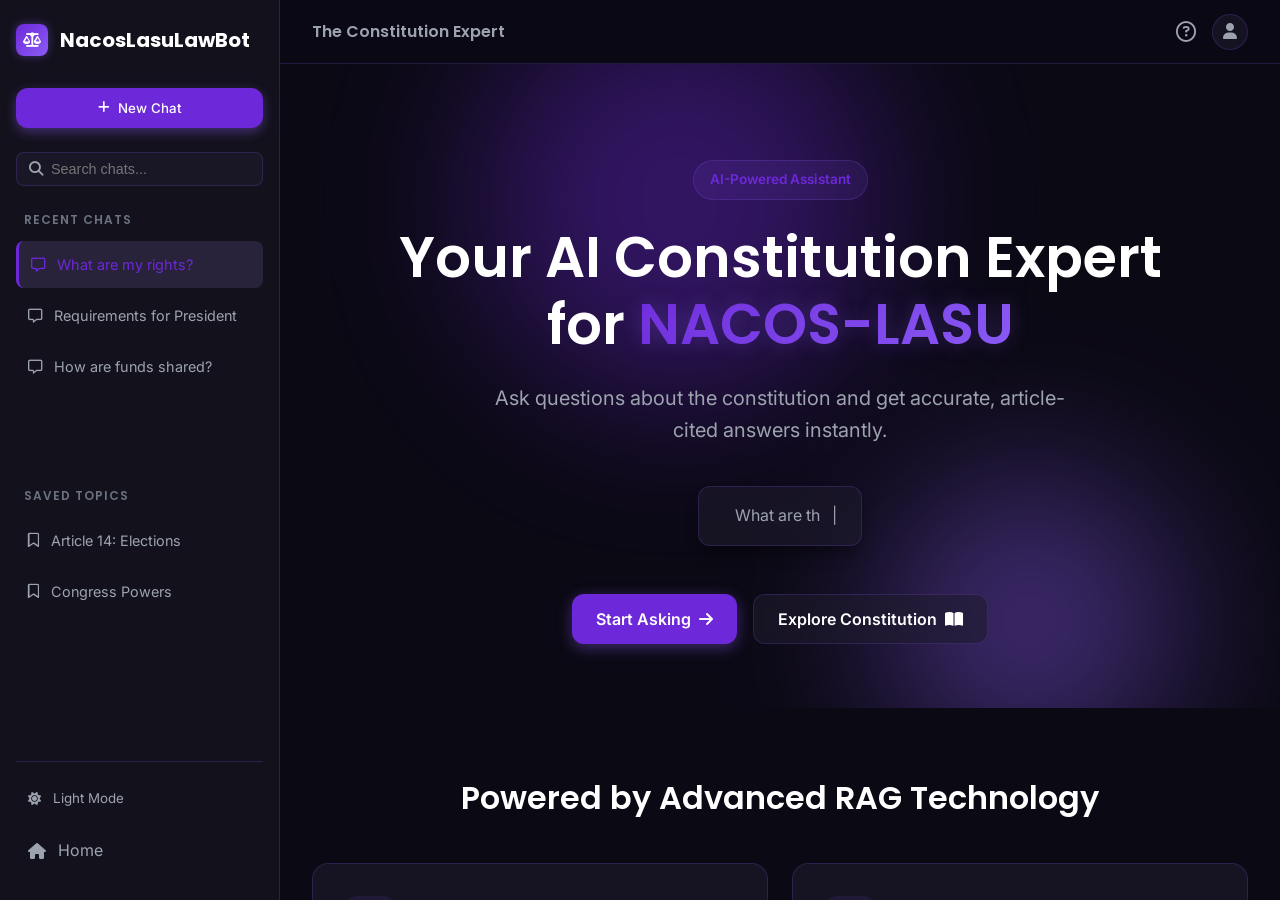
==== commit 704e8e69: "Newest Update" ====
--- a/index.html
+++ b/index.html
@@ -18,9 +18,12 @@
 
     <!-- CSS -->
     <link rel="stylesheet" href="css/styles.css">
+    
+    <!-- Theme Manager (load early to prevent FOUC) -->
+    <script src="js/theme.js"></script>
 </head>
 
-<body class="dark-mode"> <!-- Default to dark mode for premium feel -->
+<body> <!-- Theme class applied to HTML element by theme.js -->
     <div class="app-container">
 
         <!-- Sidebar -->
--- a/css/styles.css
+++ b/css/styles.css
@@ -36,7 +36,7 @@
 }
 
 /* Light Theme overrides */
-body.light-mode {
+:root.light-mode {
     --primary: #5B21B6; /* Deep Royal Purple */
     --primary-hover: #4C1D95;
     --secondary: #7C3AED;
@@ -78,7 +78,7 @@
     transition: background-color var(--transition-normal), color var(--transition-normal);
 }
 
-body.light-mode {
+:root.light-mode body {
     background: var(--bg-main-gradient);
 }
 
@@ -310,7 +310,7 @@
     z-index: 50;
 }
 
-body.light-mode .topbar {
+:root.light-mode .topbar {
     background-color: rgba(255, 255, 255, 0.8);
 }
 
@@ -425,7 +425,7 @@
     animation-delay: -5s;
 }
 
-body.light-mode .glow-blob {
+:root.light-mode .glow-blob {
     opacity: 0.2;
 }
 
@@ -675,7 +675,7 @@
     margin-bottom: 1rem;
 }
 
-body.light-mode .search-bar {
+:root.light-mode .search-bar {
     background: rgba(255, 255, 255, 0.5);
 }
 
@@ -709,7 +709,7 @@
     transition: var(--transition-fast);
 }
 
-body.light-mode .tag {
+:root.light-mode .tag {
     background: rgba(0, 0, 0, 0.05);
 }
 
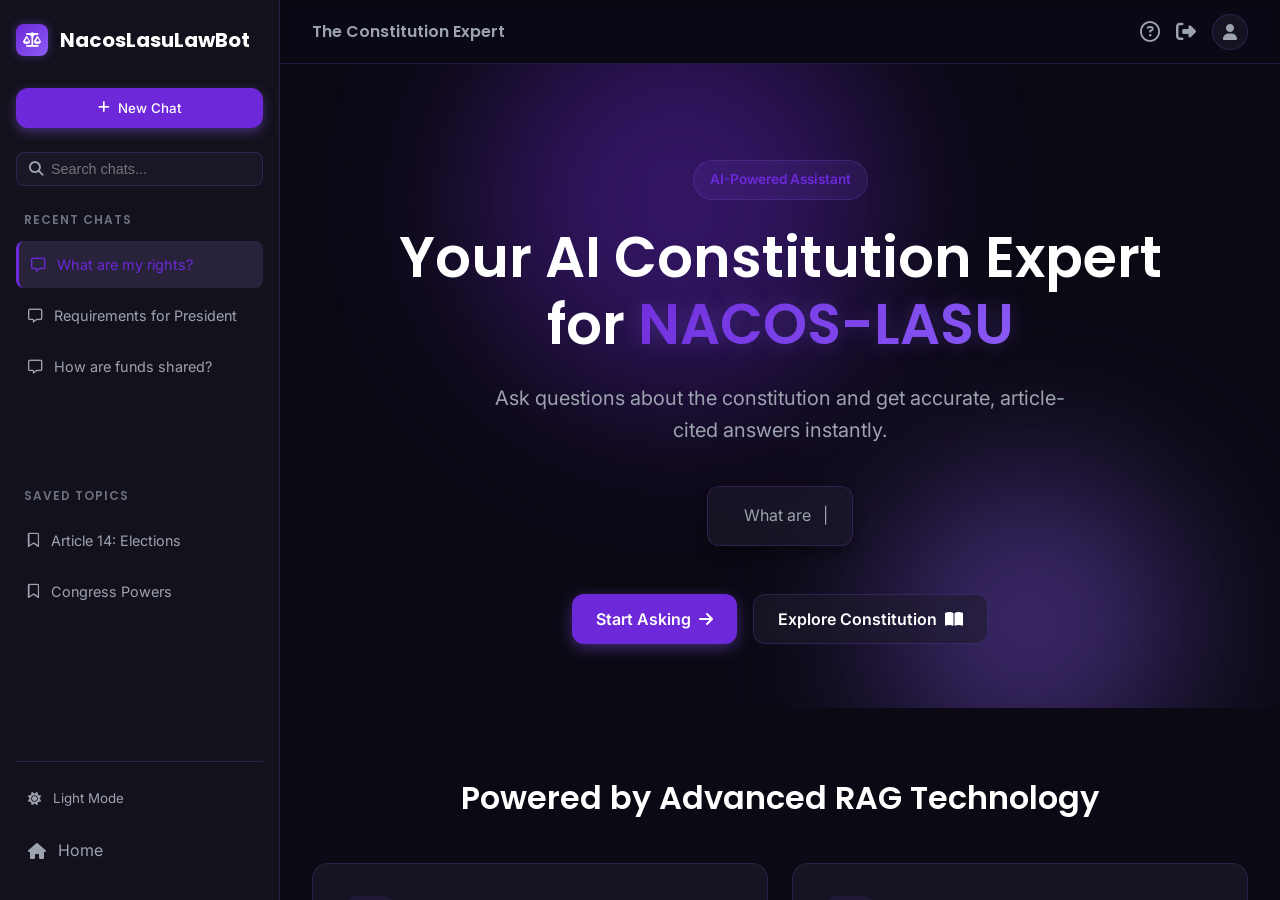
==== commit 62449343: "fix cors and session for production" ====
--- a/index.html
+++ b/index.html
@@ -83,8 +83,10 @@
                 <div class="topbar-actions">
                     <button class="action-btn" title="Information"><i
                             class="fa-regular fa-circle-question"></i></button>
-                    <div class="user-avatar">
-                        <a href="auth.html"><i class="fa-solid fa-user"></i></a>
+                    <button class="action-btn" id="logoutBtn" title="Logout"><i
+                            class="fa-solid fa-right-from-bracket"></i></button>
+                    <div class="user-avatar" id="userAvatar" title="Not signed in">
+                        <i class="fa-solid fa-user"></i>
                     </div>
                 </div>
             </header>
--- a/css/styles.css
+++ b/css/styles.css
@@ -262,6 +262,53 @@
     background-color: var(--bg-surface-hover);
     color: var(--primary);
     border-left: 3px solid var(--primary);
+}
+
+.conv-item-main {
+    display: flex;
+    flex-direction: column;
+    gap: 0.25rem;
+    min-width: 0;
+    overflow: hidden;
+}
+
+.conv-title {
+    font-size: 0.95rem;
+    color: var(--text-primary);
+    font-weight: 500;
+    white-space: nowrap;
+    overflow: hidden;
+    text-overflow: ellipsis;
+}
+
+.conv-date {
+    color: var(--text-muted);
+    font-size: 0.75rem;
+}
+
+.conv-delete-btn {
+    display: inline-flex;
+    align-items: center;
+    justify-content: center;
+    background: none;
+    border: none;
+    color: var(--text-secondary);
+    cursor: pointer;
+    padding: 0.35rem;
+    border-radius: 8px;
+    transition: var(--transition-fast);
+}
+
+.conv-delete-btn:hover {
+    background-color: var(--bg-surface);
+    color: var(--primary);
+}
+
+.user-avatar img {
+    width: 100%;
+    height: 100%;
+    object-fit: cover;
+    border-radius: 50%;
 }
 
 .sidebar-footer {
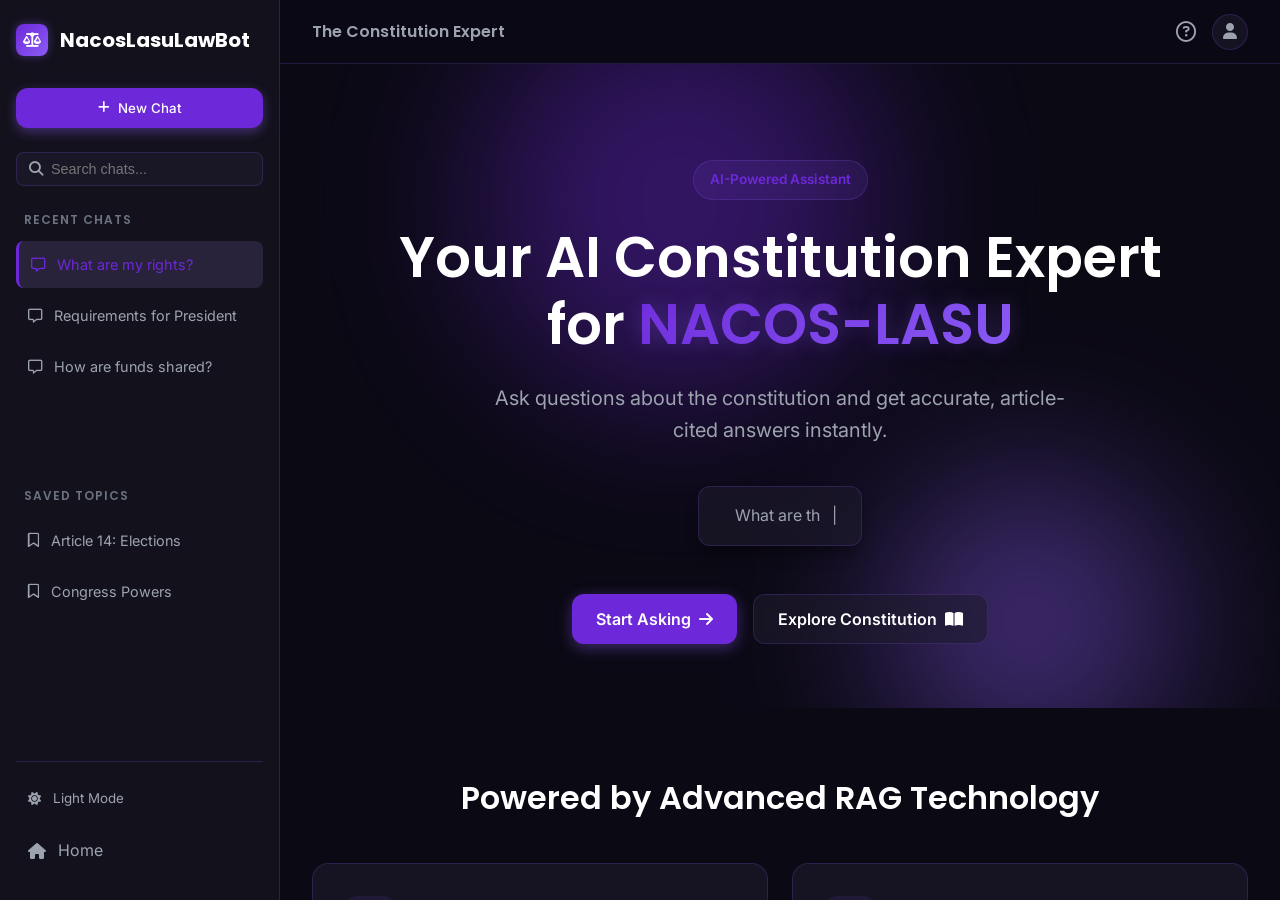
==== commit 32c82d90: "update favicon" ====
--- a/index.html
+++ b/index.html
@@ -5,6 +5,7 @@
     <meta charset="UTF-8">
     <meta name="viewport" content="width=device-width, initial-scale=1.0">
     <title>NacosLasuLawBot — The Constitution Expert</title>
+    <link rel="shortcut icon" href="/LawBotfavi.png" type="image/x-icon">
 
     <!-- Google Fonts -->
     <link rel="preconnect" href="https://fonts.googleapis.com">
@@ -18,7 +19,7 @@
 
     <!-- CSS -->
     <link rel="stylesheet" href="css/styles.css">
-    
+
     <!-- Theme Manager (load early to prevent FOUC) -->
     <script src="js/theme.js"></script>
 </head>
@@ -83,10 +84,8 @@
                 <div class="topbar-actions">
                     <button class="action-btn" title="Information"><i
                             class="fa-regular fa-circle-question"></i></button>
-                    <button class="action-btn" id="logoutBtn" title="Logout"><i
-                            class="fa-solid fa-right-from-bracket"></i></button>
-                    <div class="user-avatar" id="userAvatar" title="Not signed in">
-                        <i class="fa-solid fa-user"></i>
+                    <div class="user-avatar">
+                        <a href="auth.html"><i class="fa-solid fa-user"></i></a>
                     </div>
                 </div>
             </header>
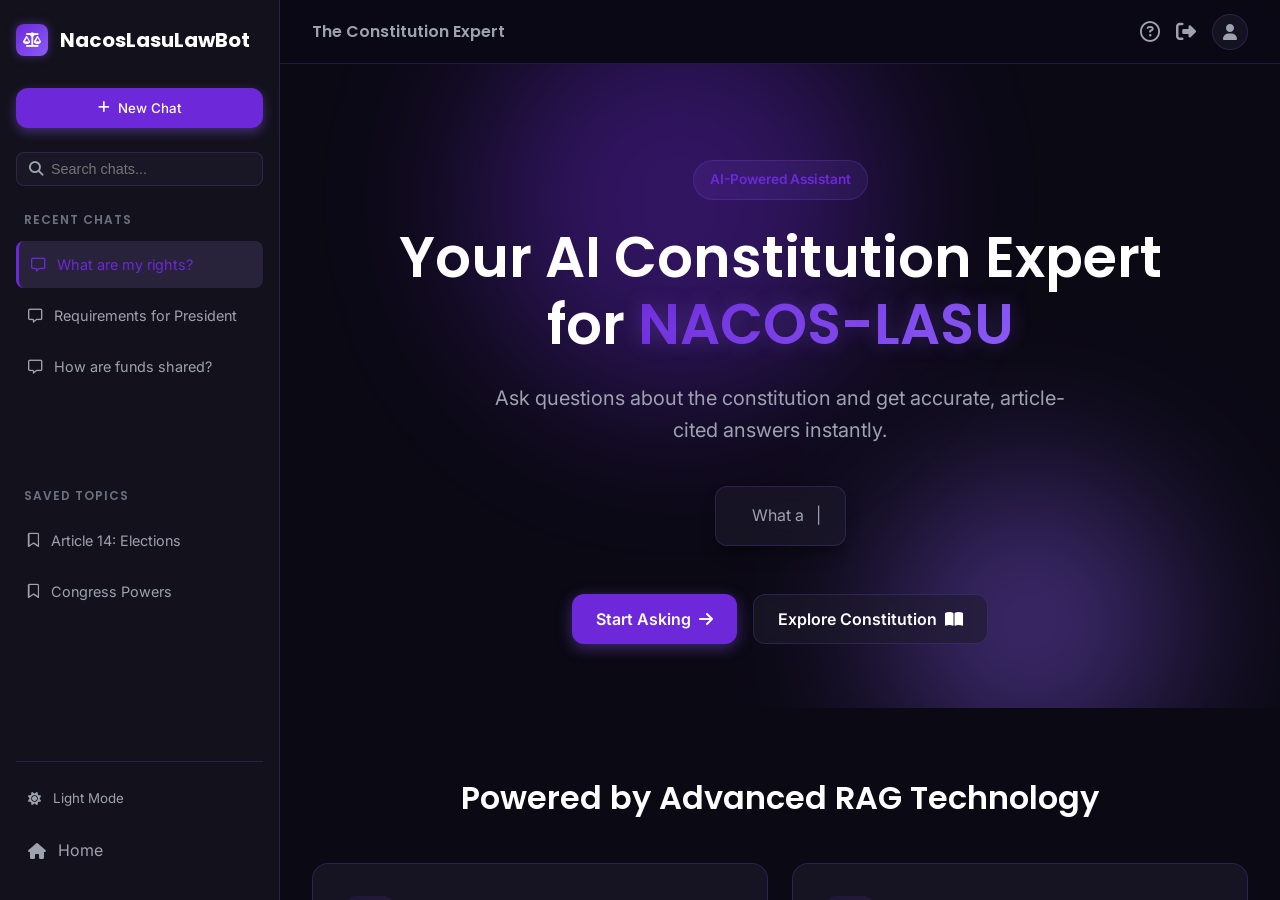
==== commit 1a988db5: "Merge branch 'main' of https://github.com/RAMDEV-code/Nacos-Hackathon-project" ====
--- a/index.html
+++ b/index.html
@@ -84,8 +84,10 @@
                 <div class="topbar-actions">
                     <button class="action-btn" title="Information"><i
                             class="fa-regular fa-circle-question"></i></button>
-                    <div class="user-avatar">
-                        <a href="auth.html"><i class="fa-solid fa-user"></i></a>
+                    <button class="action-btn" id="logoutBtn" title="Logout"><i
+                            class="fa-solid fa-right-from-bracket"></i></button>
+                    <div class="user-avatar" id="userAvatar" title="Not signed in">
+                        <i class="fa-solid fa-user"></i>
                     </div>
                 </div>
             </header>
